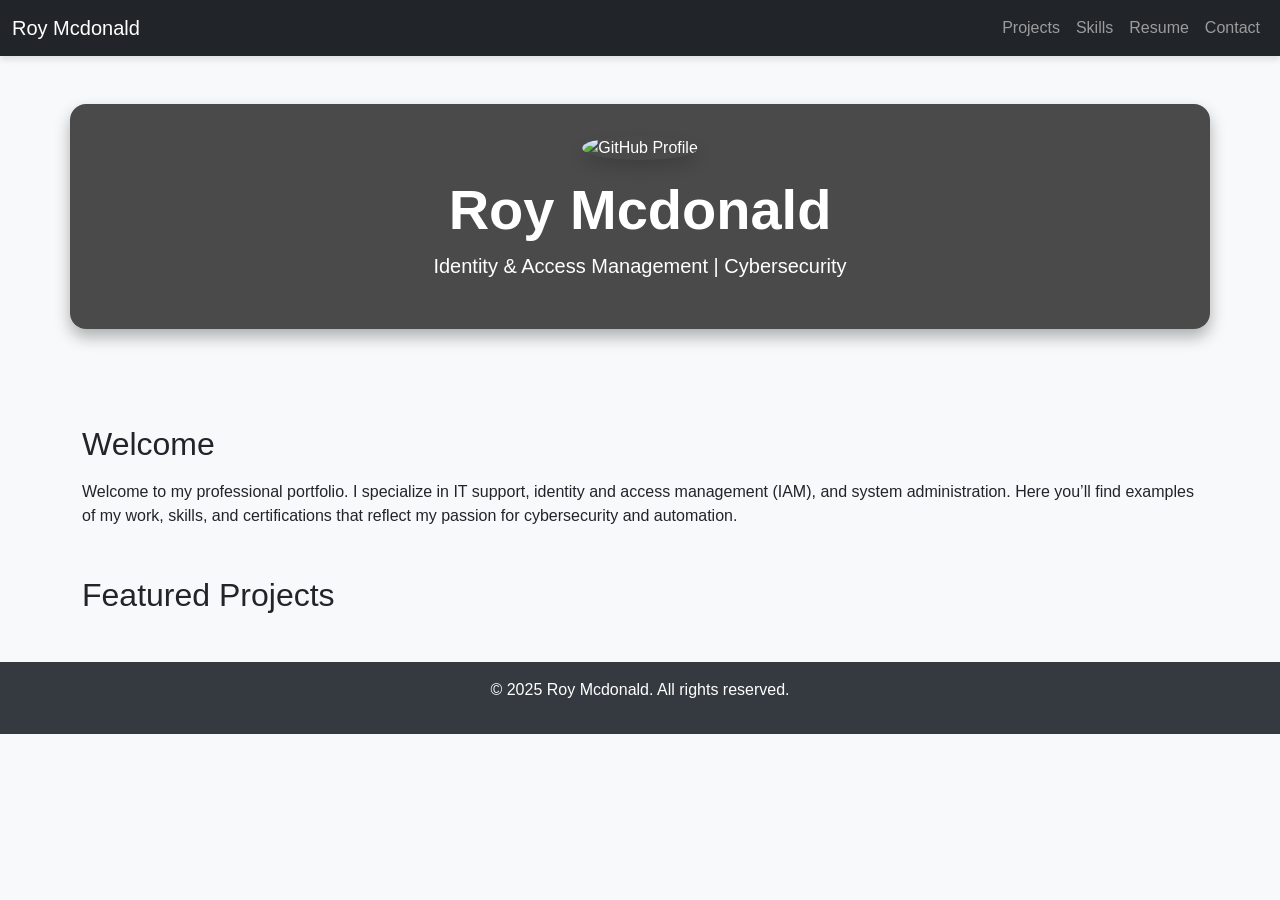
==== index.html @ 1f8dd8f4 "Update title and description for IAM and Cybersecurity" ====
<!DOCTYPE html>
<html lang="en">
<head>
  <meta charset="UTF-8">
  <meta name="viewport" content="width=device-width, initial-scale=1.0">
  <title>Roy Mcdonald – IAM & Cybersecurityn</title>
  <link href="https://cdn.jsdelivr.net/npm/bootstrap@5.3.0/dist/css/bootstrap.min.css" rel="stylesheet">
  <style>
    body {
      background-color: #f8f9fa;
      font-family: 'Segoe UI', Tahoma, Geneva, Verdana, sans-serif;
    }
    .navbar {
      box-shadow: 0 4px 6px rgba(0, 0, 0, 0.1);
    }
    header {
      background: linear-gradient(135deg, #007bff, #6610f2);
    }
    .card {
      box-shadow: 0 5px 15px rgba(0, 0, 0, 0.1);
      border: none;
    }
    footer {
      background-color: #343a40;
    }
    .card-title {
      color: #343a40;
    }
  </style>
</head>
<body>
  <nav class="navbar navbar-expand-lg navbar-dark bg-dark">
    <div class="container-fluid">
      <a class="navbar-brand" href="index.html">Roy Mcdonald</a>
      <button class="navbar-toggler" type="button" data-bs-toggle="collapse" data-bs-target="#navbarNav">
        <span class="navbar-toggler-icon"></span>
      </button>
      <div class="collapse navbar-collapse" id="navbarNav">
        <ul class="navbar-nav ms-auto">
          <li class="nav-item"><a class="nav-link" href="projects.html">Projects</a></li>
          <li class="nav-item"><a class="nav-link" href="skills.html">Skills</a></li>
          <li class="nav-item"><a class="nav-link" href="resume.html">Resume</a></li>
          <li class="nav-item"><a class="nav-link" href="contact.html">Contact</a></li>
        </ul>
      </div>
    </div>
  </nav>

  <header class="text-white text-center py-5" style="background: linear-gradient(to right, #2b5876, #4e4376); background-image: url('https://images.unsplash.com/photo-1519389950473-47ba0277781c?ixlib=rb-4.0.3&auto=format&fit=crop&w=1950&q=80'); background-size: cover; background-position: center;">
  <div class="container" style="background-color: rgba(0, 0, 0, 0.7); padding: 2rem; border-radius: 1rem; box-shadow: 0 8px 16px rgba(0,0,0,0.3);">
      <img src="https://github.com/Rmac25.png" alt="GitHub Profile" class="rounded-circle mb-3 shadow" width="150" height="150">
      <h1 class="display-4 fw-bold">Roy Mcdonald</h1>
      <p class="lead">Identity & Access Management | Cybersecurity</p>
    </div>
  </header>

  <main class="container my-5">
    <section>
      <h2 class="mb-3">Welcome</h2>
      <p>Welcome to my professional portfolio. I specialize in IT support, identity and access management (IAM), and system administration. Here you’ll find examples of my work, skills, and certifications that reflect my passion for cybersecurity and automation.</p>
    </section>

    <section class="mt-5">
      <h2 class="mb-4"><a href="projects.html" class="text-decoration-none text-dark">Featured Projects</a></h2>
      <div class="row g-4">
        <!-- Project cards go here -->
      </div>
    </section>
  </main>

  <footer class="text-white text-center py-3">
    <p>&copy; 2025 Roy Mcdonald. All rights reserved.</p>
  </footer>

  <script src="https://cdn.jsdelivr.net/npm/bootstrap@5.3.0/dist/js/bootstrap.bundle.min.js"></script>
</body>
</html>
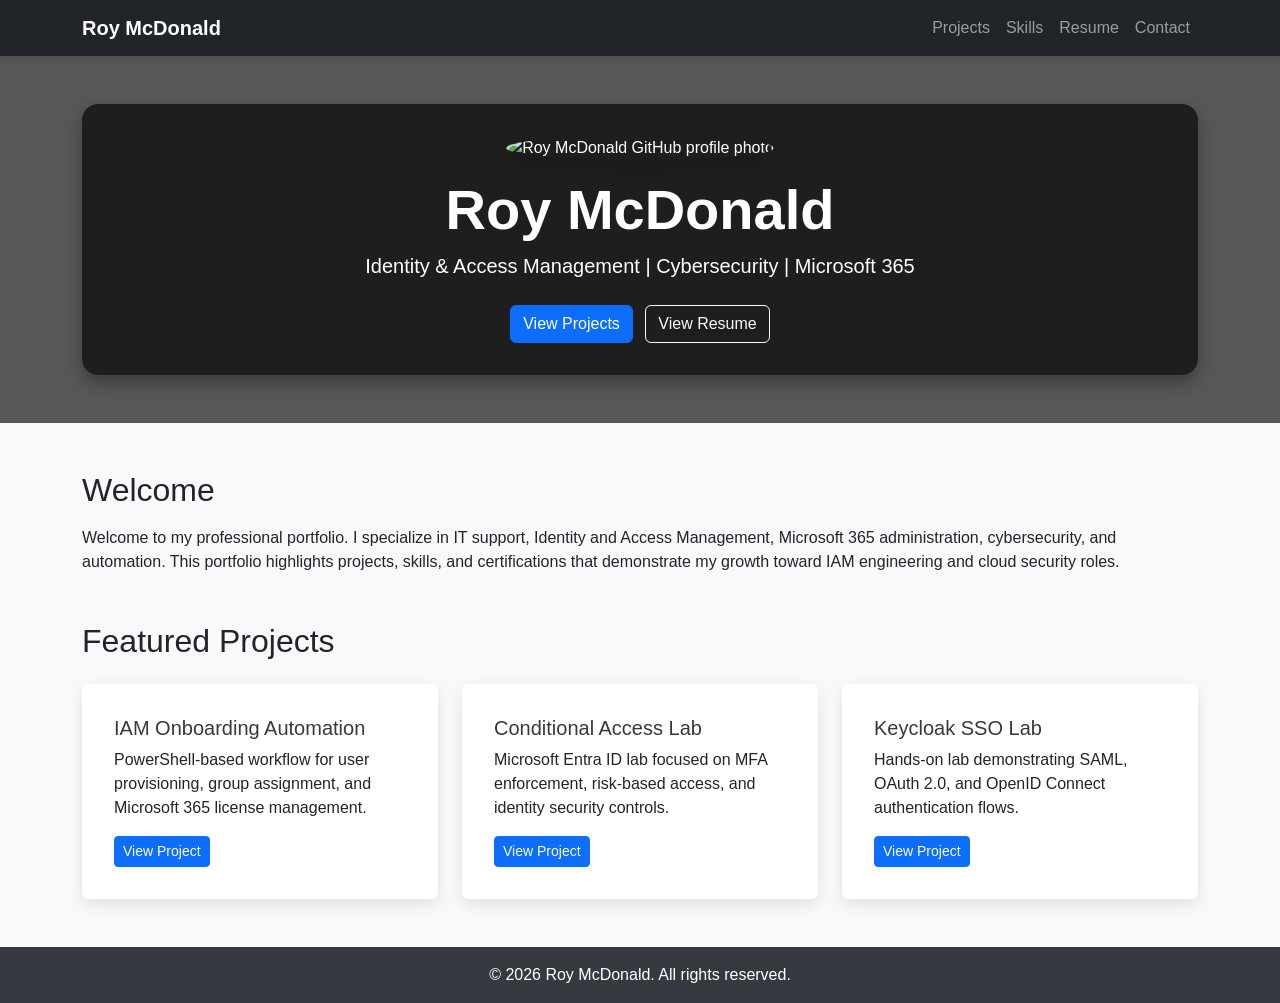
==== commit 12265fc8: "Fix spelling and enhance portfolio content Corrected the spelling of 'Mcdonald' to 'McDonald' and up" ====
--- a/index.html
+++ b/index.html
@@ -3,38 +3,61 @@
 <head>
   <meta charset="UTF-8">
   <meta name="viewport" content="width=device-width, initial-scale=1.0">
-  <title>Roy Mcdonald – IAM & Cybersecurityn</title>
+  <title>Roy McDonald – IAM & Cybersecurity</title>
+  <meta name="description" content="Professional portfolio for Roy McDonald, focused on Identity and Access Management, Microsoft 365, Azure, cybersecurity, and PowerShell automation.">
+
   <link href="https://cdn.jsdelivr.net/npm/bootstrap@5.3.0/dist/css/bootstrap.min.css" rel="stylesheet">
+
   <style>
     body {
       background-color: #f8f9fa;
       font-family: 'Segoe UI', Tahoma, Geneva, Verdana, sans-serif;
     }
+
     .navbar {
       box-shadow: 0 4px 6px rgba(0, 0, 0, 0.1);
     }
+
     header {
-      background: linear-gradient(135deg, #007bff, #6610f2);
+      background-image:
+        linear-gradient(rgba(0, 0, 0, 0.65), rgba(0, 0, 0, 0.65)),
+        url('https://images.unsplash.com/photo-1519389950473-47ba0277781c?auto=format&fit=crop&w=1950&q=80');
+      background-size: cover;
+      background-position: center;
     }
+
+    .hero-box {
+      background-color: rgba(0, 0, 0, 0.65);
+      padding: 2rem;
+      border-radius: 1rem;
+      box-shadow: 0 8px 16px rgba(0,0,0,0.3);
+    }
+
     .card {
       box-shadow: 0 5px 15px rgba(0, 0, 0, 0.1);
       border: none;
+      height: 100%;
     }
+
+    .card-title {
+      color: #343a40;
+    }
+
     footer {
       background-color: #343a40;
     }
-    .card-title {
-      color: #343a40;
-    }
   </style>
 </head>
+
 <body>
   <nav class="navbar navbar-expand-lg navbar-dark bg-dark">
-    <div class="container-fluid">
-      <a class="navbar-brand" href="index.html">Roy Mcdonald</a>
-      <button class="navbar-toggler" type="button" data-bs-toggle="collapse" data-bs-target="#navbarNav">
+    <div class="container">
+      <a class="navbar-brand fw-bold" href="index.html">Roy McDonald</a>
+
+      <button class="navbar-toggler" type="button" data-bs-toggle="collapse" data-bs-target="#navbarNav" aria-label="Toggle navigation">
         <span class="navbar-toggler-icon"></span>
       </button>
+
       <div class="collapse navbar-collapse" id="navbarNav">
         <ul class="navbar-nav ms-auto">
           <li class="nav-item"><a class="nav-link" href="projects.html">Projects</a></li>
@@ -46,30 +69,78 @@
     </div>
   </nav>
 
-  <header class="text-white text-center py-5" style="background: linear-gradient(to right, #2b5876, #4e4376); background-image: url('https://images.unsplash.com/photo-1519389950473-47ba0277781c?ixlib=rb-4.0.3&auto=format&fit=crop&w=1950&q=80'); background-size: cover; background-position: center;">
-  <div class="container" style="background-color: rgba(0, 0, 0, 0.7); padding: 2rem; border-radius: 1rem; box-shadow: 0 8px 16px rgba(0,0,0,0.3);">
-      <img src="https://github.com/Rmac25.png" alt="GitHub Profile" class="rounded-circle mb-3 shadow" width="150" height="150">
-      <h1 class="display-4 fw-bold">Roy Mcdonald</h1>
-      <p class="lead">Identity & Access Management | Cybersecurity</p>
+  <header class="text-white text-center py-5">
+    <div class="container">
+      <div class="hero-box mx-auto">
+        <img src="https://github.com/Rmac25.png" alt="Roy McDonald GitHub profile photo" class="rounded-circle mb-3 shadow" width="150" height="150">
+        <h1 class="display-4 fw-bold">Roy McDonald</h1>
+        <p class="lead">Identity & Access Management | Cybersecurity | Microsoft 365</p>
+
+        <div class="mt-4">
+          <a href="projects.html" class="btn btn-primary me-2">View Projects</a>
+          <a href="resume.html" class="btn btn-outline-light">View Resume</a>
+        </div>
+      </div>
     </div>
   </header>
 
   <main class="container my-5">
     <section>
       <h2 class="mb-3">Welcome</h2>
-      <p>Welcome to my professional portfolio. I specialize in IT support, identity and access management (IAM), and system administration. Here you’ll find examples of my work, skills, and certifications that reflect my passion for cybersecurity and automation.</p>
+      <p>
+        Welcome to my professional portfolio. I specialize in IT support, Identity and Access Management,
+        Microsoft 365 administration, cybersecurity, and automation. This portfolio highlights projects,
+        skills, and certifications that demonstrate my growth toward IAM engineering and cloud security roles.
+      </p>
     </section>
 
     <section class="mt-5">
-      <h2 class="mb-4"><a href="projects.html" class="text-decoration-none text-dark">Featured Projects</a></h2>
+      <h2 class="mb-4">
+        <a href="projects.html" class="text-decoration-none text-dark">Featured Projects</a>
+      </h2>
+
       <div class="row g-4">
-        <!-- Project cards go here -->
+        <div class="col-md-4">
+          <div class="card p-3">
+            <div class="card-body">
+              <h5 class="card-title">IAM Onboarding Automation</h5>
+              <p class="card-text">
+                PowerShell-based workflow for user provisioning, group assignment, and Microsoft 365 license management.
+              </p>
+              <a href="projects.html" class="btn btn-sm btn-primary">View Project</a>
+            </div>
+          </div>
+        </div>
+
+        <div class="col-md-4">
+          <div class="card p-3">
+            <div class="card-body">
+              <h5 class="card-title">Conditional Access Lab</h5>
+              <p class="card-text">
+                Microsoft Entra ID lab focused on MFA enforcement, risk-based access, and identity security controls.
+              </p>
+              <a href="projects.html" class="btn btn-sm btn-primary">View Project</a>
+            </div>
+          </div>
+        </div>
+
+        <div class="col-md-4">
+          <div class="card p-3">
+            <div class="card-body">
+              <h5 class="card-title">Keycloak SSO Lab</h5>
+              <p class="card-text">
+                Hands-on lab demonstrating SAML, OAuth 2.0, and OpenID Connect authentication flows.
+              </p>
+              <a href="projects.html" class="btn btn-sm btn-primary">View Project</a>
+            </div>
+          </div>
+        </div>
       </div>
     </section>
   </main>
 
   <footer class="text-white text-center py-3">
-    <p>&copy; 2025 Roy Mcdonald. All rights reserved.</p>
+    <p class="mb-0">&copy; 2026 Roy McDonald. All rights reserved.</p>
   </footer>
 
   <script src="https://cdn.jsdelivr.net/npm/bootstrap@5.3.0/dist/js/bootstrap.bundle.min.js"></script>
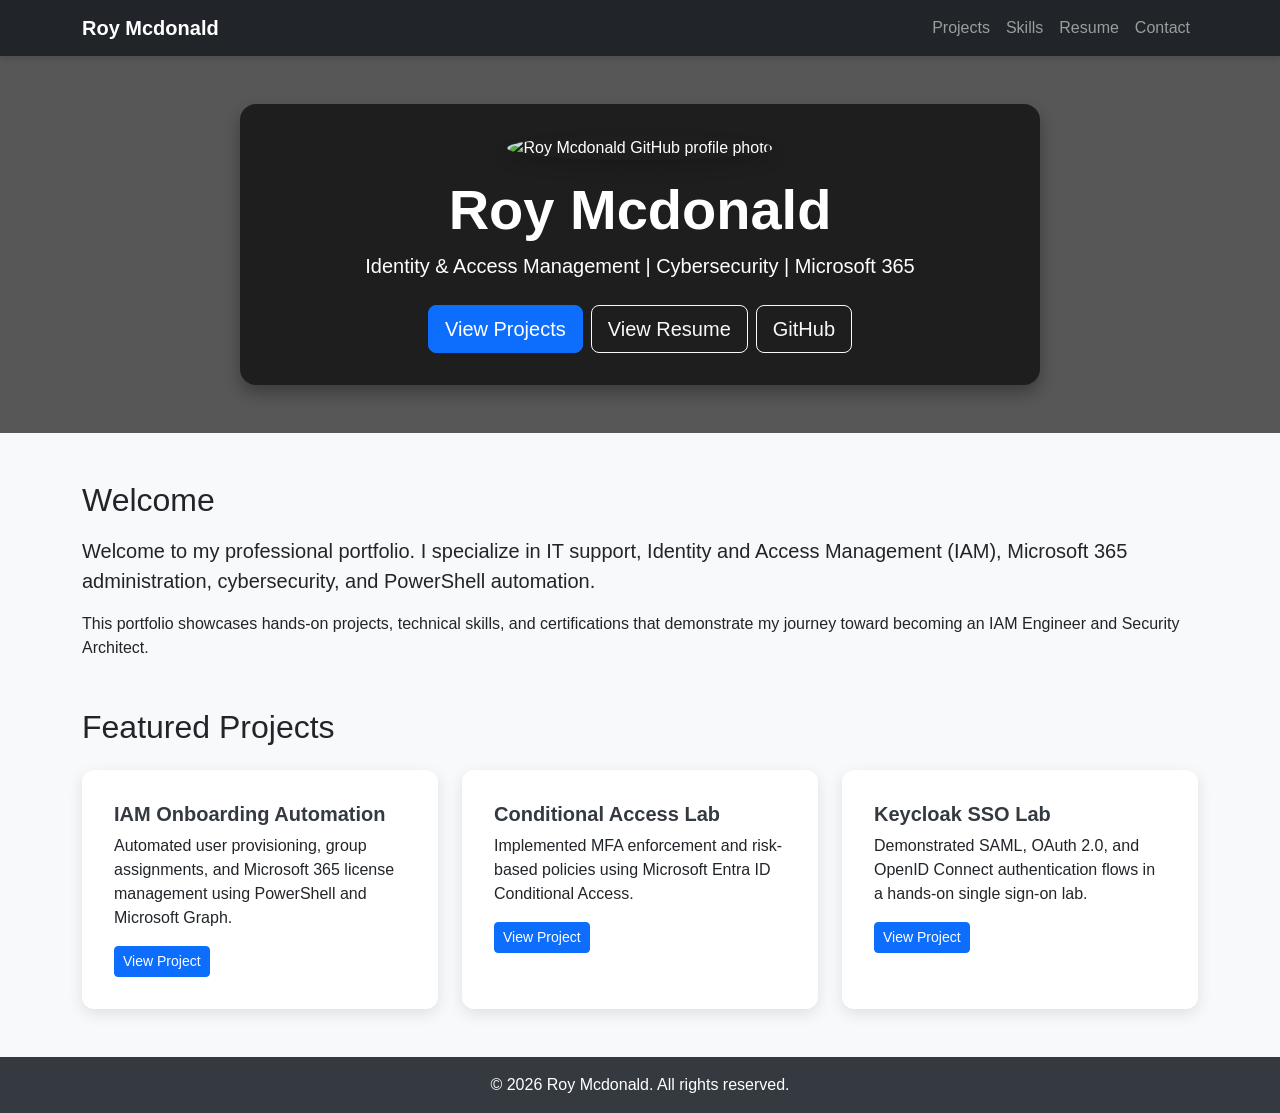
==== commit 98960100: "Refactor index.html for improved readability Updated HTML structure and content for consistency and " ====
--- a/index.html
+++ b/index.html
@@ -1,17 +1,24 @@
 <!DOCTYPE html>
 <html lang="en">
 <head>
-  <meta charset="UTF-8">
-  <meta name="viewport" content="width=device-width, initial-scale=1.0">
-  <title>Roy McDonald – IAM & Cybersecurity</title>
-  <meta name="description" content="Professional portfolio for Roy McDonald, focused on Identity and Access Management, Microsoft 365, Azure, cybersecurity, and PowerShell automation.">
-
-  <link href="https://cdn.jsdelivr.net/npm/bootstrap@5.3.0/dist/css/bootstrap.min.css" rel="stylesheet">
+  <meta charset="UTF-8" />
+  <meta name="viewport" content="width=device-width, initial-scale=1.0" />
+
+  <title>Roy Mcdonald – IAM & Cybersecurity</title>
+  <meta
+    name="description"
+    content="Professional portfolio for Roy Mcdonald, focused on Identity and Access Management, Microsoft 365, Azure, cybersecurity, and PowerShell automation."
+  />
+
+  <link
+    href="https://cdn.jsdelivr.net/npm/bootstrap@5.3.0/dist/css/bootstrap.min.css"
+    rel="stylesheet"
+  />
 
   <style>
     body {
       background-color: #f8f9fa;
-      font-family: 'Segoe UI', Tahoma, Geneva, Verdana, sans-serif;
+      font-family: "Segoe UI", Tahoma, Geneva, Verdana, sans-serif;
     }
 
     .navbar {
@@ -21,7 +28,7 @@
     header {
       background-image:
         linear-gradient(rgba(0, 0, 0, 0.65), rgba(0, 0, 0, 0.65)),
-        url('https://images.unsplash.com/photo-1519389950473-47ba0277781c?auto=format&fit=crop&w=1950&q=80');
+        url("https://images.unsplash.com/photo-1519389950473-47ba0277781c?auto=format&fit=crop&w=1950&q=80");
       background-size: cover;
       background-position: center;
     }
@@ -30,108 +37,183 @@
       background-color: rgba(0, 0, 0, 0.65);
       padding: 2rem;
       border-radius: 1rem;
-      box-shadow: 0 8px 16px rgba(0,0,0,0.3);
+      box-shadow: 0 8px 16px rgba(0, 0, 0, 0.3);
+      max-width: 800px;
+      margin: 0 auto;
     }
 
     .card {
+      border: none;
+      border-radius: 0.75rem;
       box-shadow: 0 5px 15px rgba(0, 0, 0, 0.1);
-      border: none;
       height: 100%;
+      transition: transform 0.2s ease, box-shadow 0.2s ease;
+    }
+
+    .card:hover {
+      transform: translateY(-4px);
+      box-shadow: 0 8px 20px rgba(0, 0, 0, 0.15);
     }
 
     .card-title {
       color: #343a40;
+      font-weight: 600;
     }
 
     footer {
       background-color: #343a40;
     }
+
+    .btn-primary {
+      background-color: #0d6efd;
+      border-color: #0d6efd;
+    }
   </style>
 </head>
 
 <body>
+  <!-- Navigation -->
   <nav class="navbar navbar-expand-lg navbar-dark bg-dark">
     <div class="container">
-      <a class="navbar-brand fw-bold" href="index.html">Roy McDonald</a>
-
-      <button class="navbar-toggler" type="button" data-bs-toggle="collapse" data-bs-target="#navbarNav" aria-label="Toggle navigation">
+      <a class="navbar-brand fw-bold" href="index.html">Roy Mcdonald</a>
+
+      <button
+        class="navbar-toggler"
+        type="button"
+        data-bs-toggle="collapse"
+        data-bs-target="#navbarNav"
+        aria-controls="navbarNav"
+        aria-expanded="false"
+        aria-label="Toggle navigation"
+      >
         <span class="navbar-toggler-icon"></span>
       </button>
 
       <div class="collapse navbar-collapse" id="navbarNav">
         <ul class="navbar-nav ms-auto">
-          <li class="nav-item"><a class="nav-link" href="projects.html">Projects</a></li>
-          <li class="nav-item"><a class="nav-link" href="skills.html">Skills</a></li>
-          <li class="nav-item"><a class="nav-link" href="resume.html">Resume</a></li>
-          <li class="nav-item"><a class="nav-link" href="contact.html">Contact</a></li>
+          <li class="nav-item">
+            <a class="nav-link" href="projects.html">Projects</a>
+          </li>
+          <li class="nav-item">
+            <a class="nav-link" href="skills.html">Skills</a>
+          </li>
+          <li class="nav-item">
+            <a class="nav-link" href="resume.html">Resume</a>
+          </li>
+          <li class="nav-item">
+            <a class="nav-link" href="contact.html">Contact</a>
+          </li>
         </ul>
       </div>
     </div>
   </nav>
 
+  <!-- Hero Section -->
   <header class="text-white text-center py-5">
     <div class="container">
-      <div class="hero-box mx-auto">
-        <img src="https://github.com/Rmac25.png" alt="Roy McDonald GitHub profile photo" class="rounded-circle mb-3 shadow" width="150" height="150">
-        <h1 class="display-4 fw-bold">Roy McDonald</h1>
-        <p class="lead">Identity & Access Management | Cybersecurity | Microsoft 365</p>
-
-        <div class="mt-4">
-          <a href="projects.html" class="btn btn-primary me-2">View Projects</a>
-          <a href="resume.html" class="btn btn-outline-light">View Resume</a>
+      <div class="hero-box">
+        <img
+          src="https://github.com/Rmac25.png"
+          alt="Roy Mcdonald GitHub profile photo"
+          class="rounded-circle mb-3 shadow"
+          width="150"
+          height="150"
+        />
+
+        <h1 class="display-4 fw-bold">Roy Mcdonald</h1>
+        <p class="lead mb-4">
+          Identity &amp; Access Management | Cybersecurity | Microsoft 365
+        </p>
+
+        <div class="d-flex flex-wrap justify-content-center gap-2">
+          <a href="projects.html" class="btn btn-primary btn-lg">
+            View Projects
+          </a>
+          <a href="resume.html" class="btn btn-outline-light btn-lg">
+            View Resume
+          </a>
+          <a
+            href="https://github.com/Rmac25"
+            target="_blank"
+            class="btn btn-outline-light btn-lg"
+          >
+            GitHub
+          </a>
         </div>
       </div>
     </div>
   </header>
 
+  <!-- Main Content -->
   <main class="container my-5">
+    <!-- Welcome Section -->
     <section>
       <h2 class="mb-3">Welcome</h2>
+      <p class="lead">
+        Welcome to my professional portfolio. I specialize in IT support,
+        Identity and Access Management (IAM), Microsoft 365 administration,
+        cybersecurity, and PowerShell automation.
+      </p>
       <p>
-        Welcome to my professional portfolio. I specialize in IT support, Identity and Access Management,
-        Microsoft 365 administration, cybersecurity, and automation. This portfolio highlights projects,
-        skills, and certifications that demonstrate my growth toward IAM engineering and cloud security roles.
+        This portfolio showcases hands-on projects, technical skills, and
+        certifications that demonstrate my journey toward becoming an IAM
+        Engineer and Security Architect.
       </p>
     </section>
 
+    <!-- Featured Projects -->
     <section class="mt-5">
       <h2 class="mb-4">
-        <a href="projects.html" class="text-decoration-none text-dark">Featured Projects</a>
+        <a href="projects.html" class="text-decoration-none text-dark">
+          Featured Projects
+        </a>
       </h2>
 
       <div class="row g-4">
+        <!-- Project 1 -->
         <div class="col-md-4">
           <div class="card p-3">
             <div class="card-body">
               <h5 class="card-title">IAM Onboarding Automation</h5>
               <p class="card-text">
-                PowerShell-based workflow for user provisioning, group assignment, and Microsoft 365 license management.
+                Automated user provisioning, group assignments, and Microsoft
+                365 license management using PowerShell and Microsoft Graph.
               </p>
-              <a href="projects.html" class="btn btn-sm btn-primary">View Project</a>
+              <a href="projects.html" class="btn btn-sm btn-primary">
+                View Project
+              </a>
             </div>
           </div>
         </div>
 
+        <!-- Project 2 -->
         <div class="col-md-4">
           <div class="card p-3">
             <div class="card-body">
               <h5 class="card-title">Conditional Access Lab</h5>
               <p class="card-text">
-                Microsoft Entra ID lab focused on MFA enforcement, risk-based access, and identity security controls.
+                Implemented MFA enforcement and risk-based policies using
+                Microsoft Entra ID Conditional Access.
               </p>
-              <a href="projects.html" class="btn btn-sm btn-primary">View Project</a>
+              <a href="projects.html" class="btn btn-sm btn-primary">
+                View Project
+              </a>
             </div>
           </div>
         </div>
 
+        <!-- Project 3 -->
         <div class="col-md-4">
           <div class="card p-3">
             <div class="card-body">
               <h5 class="card-title">Keycloak SSO Lab</h5>
               <p class="card-text">
-                Hands-on lab demonstrating SAML, OAuth 2.0, and OpenID Connect authentication flows.
+                Demonstrated SAML, OAuth 2.0, and OpenID Connect authentication
+                flows in a hands-on single sign-on lab.
               </p>
-              <a href="projects.html" class="btn btn-sm btn-primary">View Project</a>
+              <a href="projects.html" class="btn btn-sm btn-primary">
+                View Project
+              </a>
             </div>
           </div>
         </div>
@@ -139,10 +221,12 @@
     </section>
   </main>
 
+  <!-- Footer -->
   <footer class="text-white text-center py-3">
-    <p class="mb-0">&copy; 2026 Roy McDonald. All rights reserved.</p>
+    <p class="mb-0">&copy; 2026 Roy Mcdonald. All rights reserved.</p>
   </footer>
 
+  <!-- Bootstrap JavaScript -->
   <script src="https://cdn.jsdelivr.net/npm/bootstrap@5.3.0/dist/js/bootstrap.bundle.min.js"></script>
 </body>
 </html>
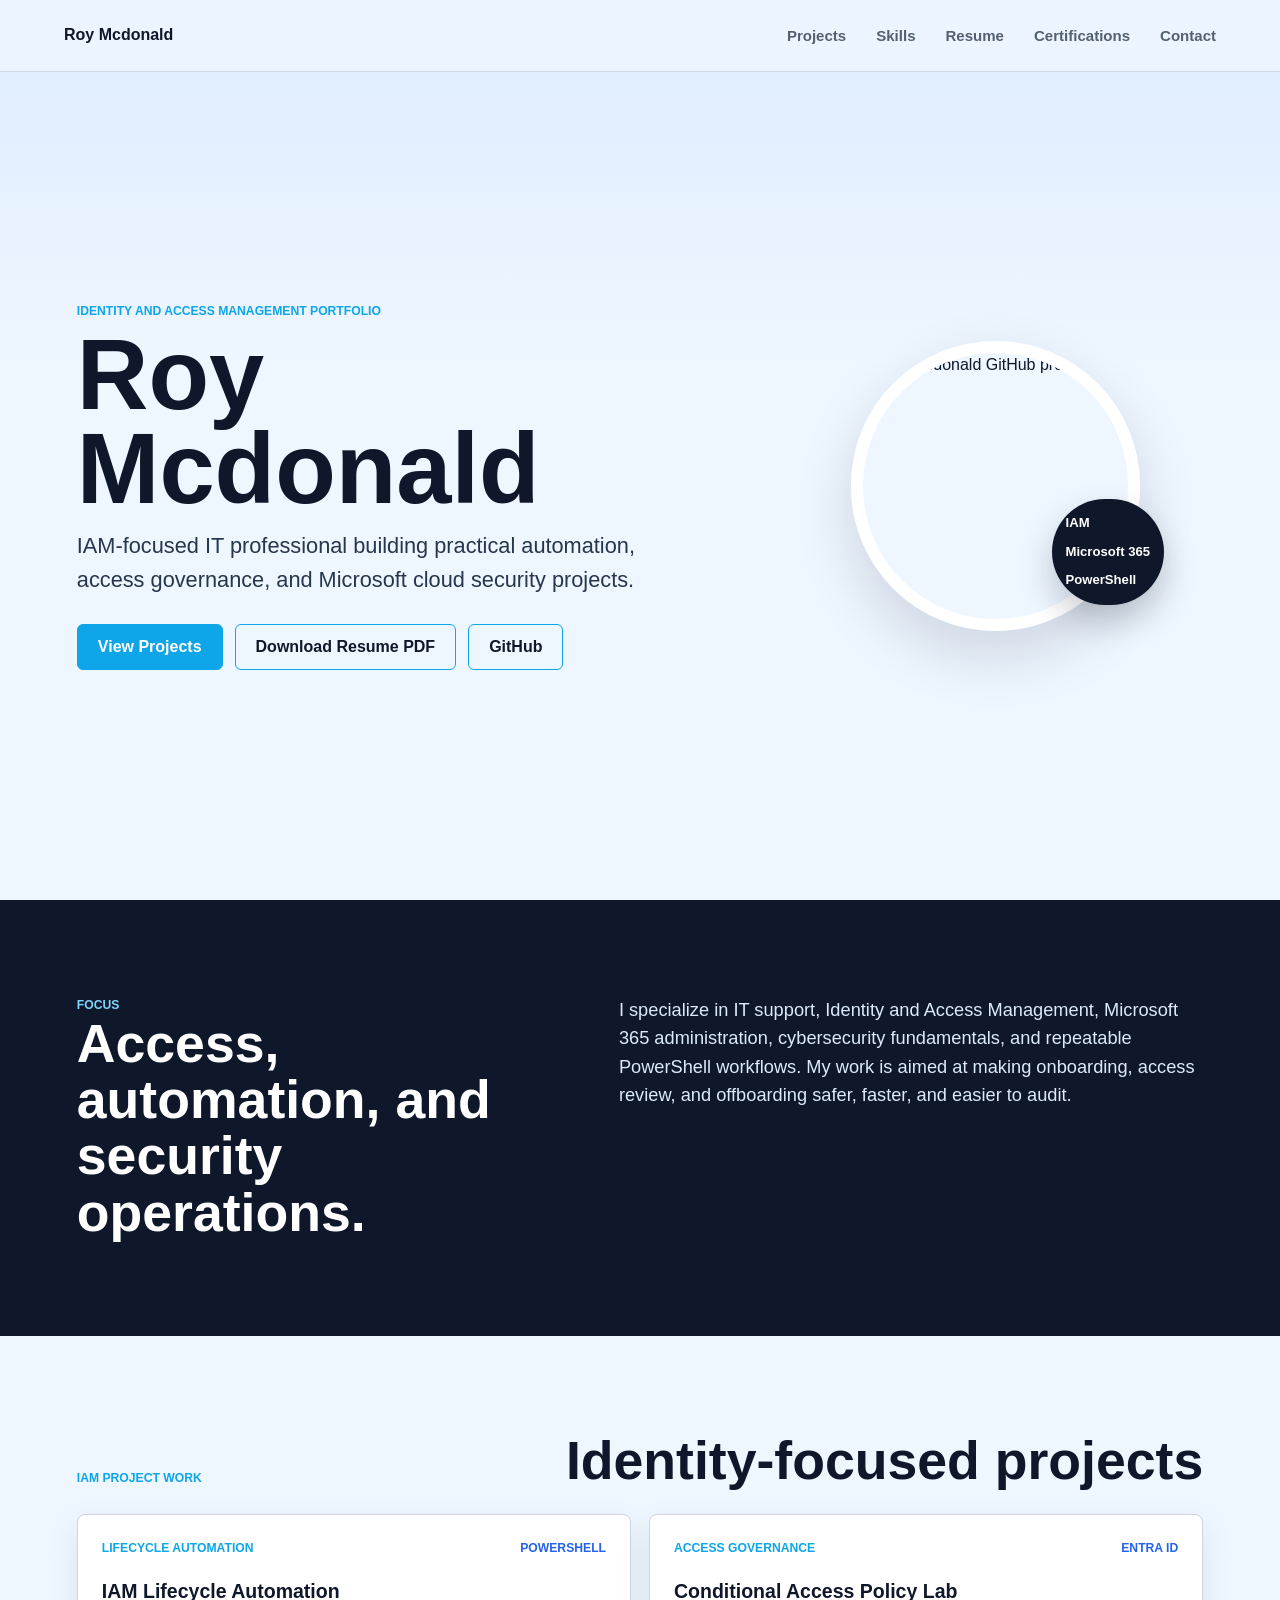
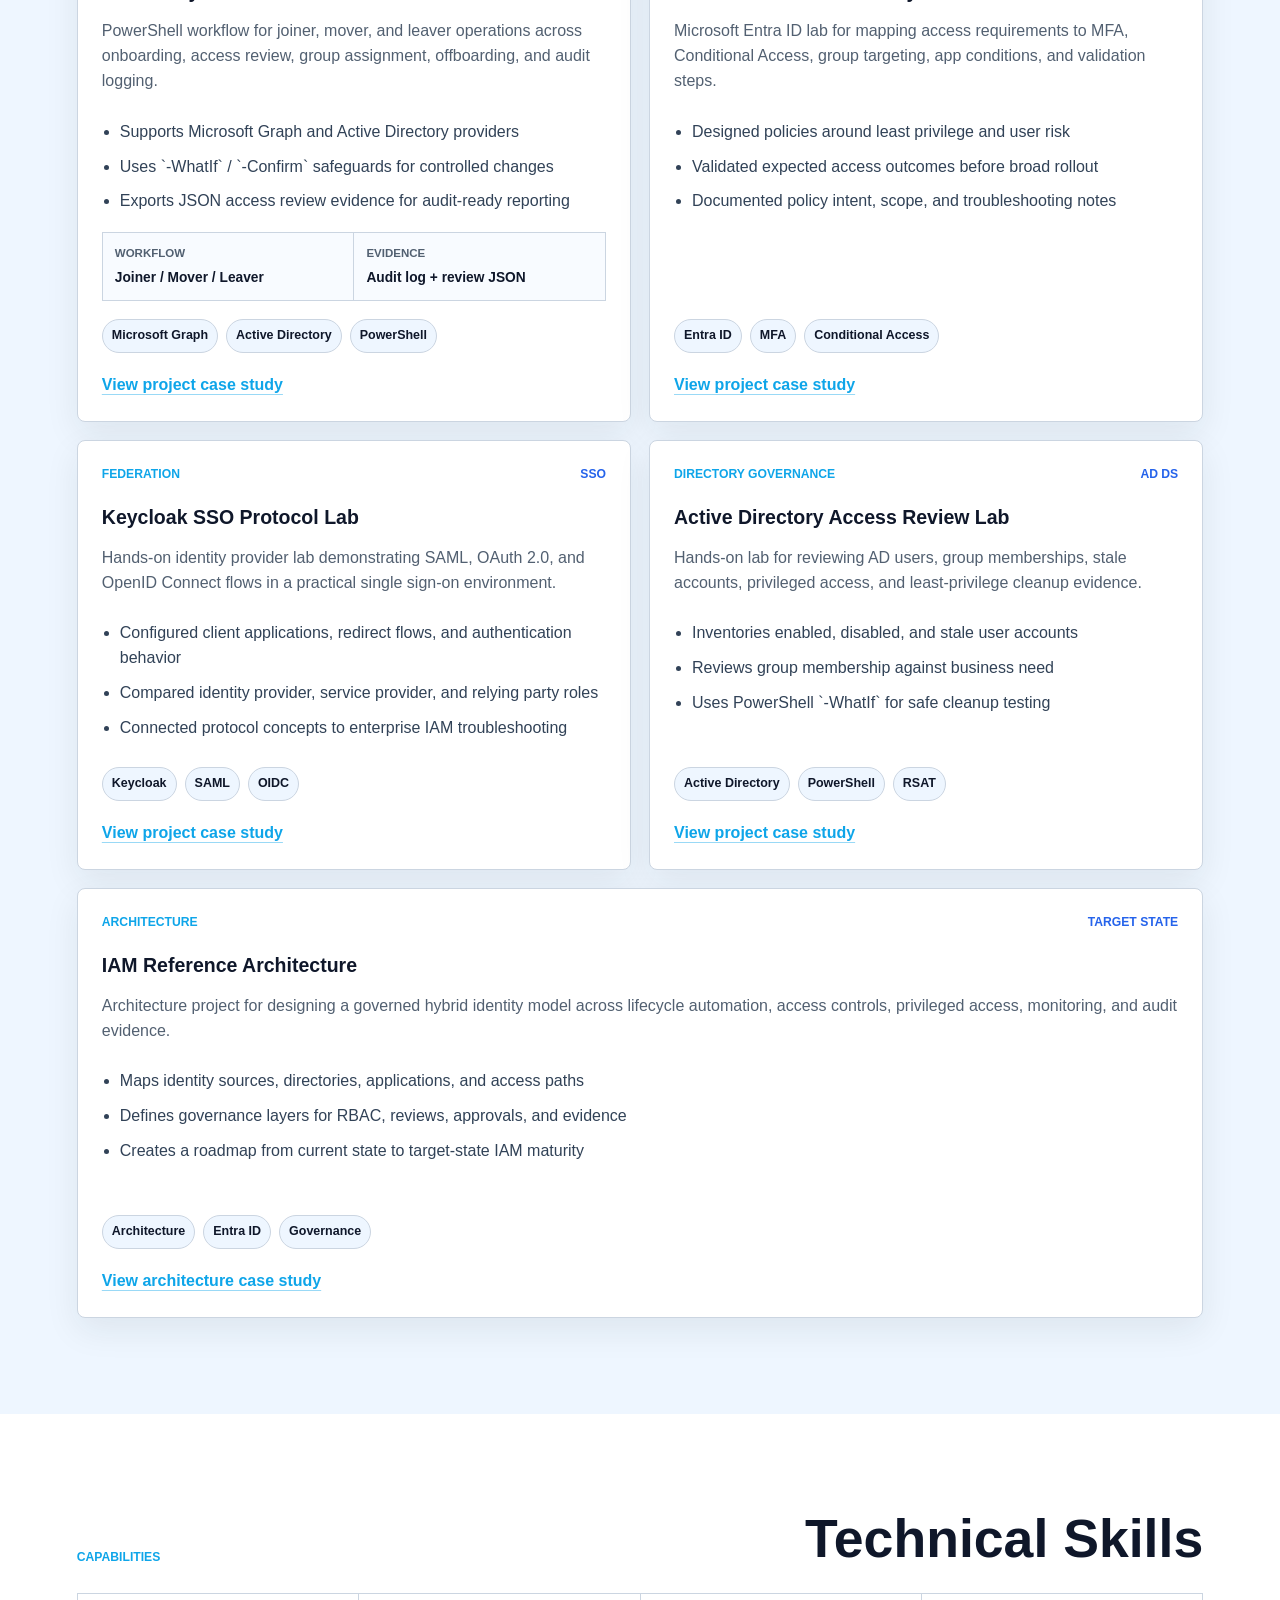
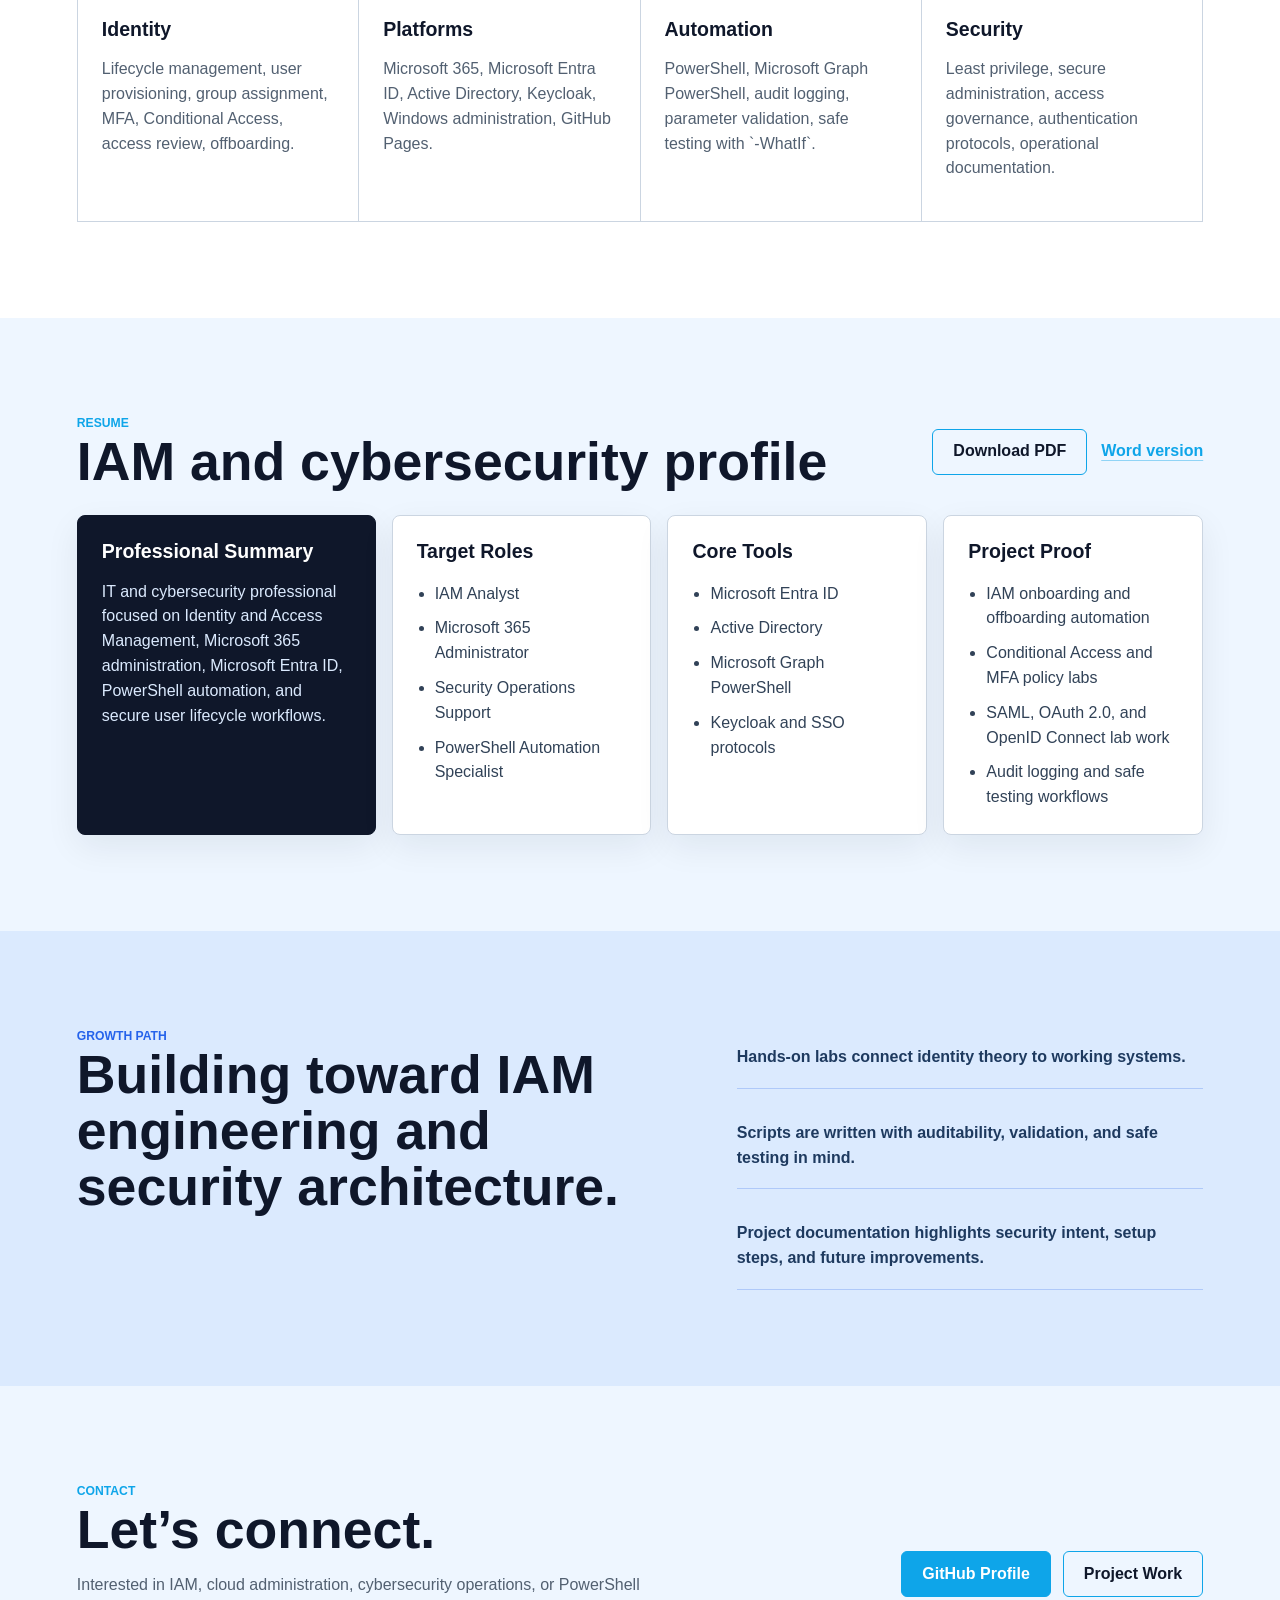
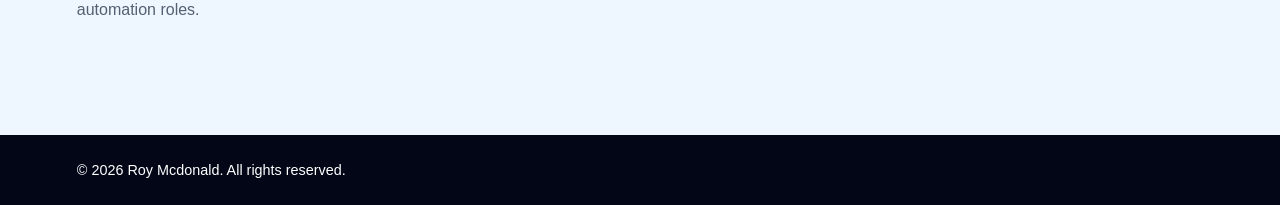
==== commit 7a39ca20: "Update IAM portfolio site" ====
--- a/index.html
+++ b/index.html
@@ -1,232 +1,276 @@
-<!DOCTYPE html>
+<!doctype html>
 <html lang="en">
 <head>
-  <meta charset="UTF-8" />
-  <meta name="viewport" content="width=device-width, initial-scale=1.0" />
-
-  <title>Roy Mcdonald – IAM & Cybersecurity</title>
-  <meta
-    name="description"
-    content="Professional portfolio for Roy Mcdonald, focused on Identity and Access Management, Microsoft 365, Azure, cybersecurity, and PowerShell automation."
-  />
-
-  <link
-    href="https://cdn.jsdelivr.net/npm/bootstrap@5.3.0/dist/css/bootstrap.min.css"
-    rel="stylesheet"
-  />
-
-  <style>
-    body {
-      background-color: #f8f9fa;
-      font-family: "Segoe UI", Tahoma, Geneva, Verdana, sans-serif;
-    }
-
-    .navbar {
-      box-shadow: 0 4px 6px rgba(0, 0, 0, 0.1);
-    }
-
-    header {
-      background-image:
-        linear-gradient(rgba(0, 0, 0, 0.65), rgba(0, 0, 0, 0.65)),
-        url("https://images.unsplash.com/photo-1519389950473-47ba0277781c?auto=format&fit=crop&w=1950&q=80");
-      background-size: cover;
-      background-position: center;
-    }
-
-    .hero-box {
-      background-color: rgba(0, 0, 0, 0.65);
-      padding: 2rem;
-      border-radius: 1rem;
-      box-shadow: 0 8px 16px rgba(0, 0, 0, 0.3);
-      max-width: 800px;
-      margin: 0 auto;
-    }
-
-    .card {
-      border: none;
-      border-radius: 0.75rem;
-      box-shadow: 0 5px 15px rgba(0, 0, 0, 0.1);
-      height: 100%;
-      transition: transform 0.2s ease, box-shadow 0.2s ease;
-    }
-
-    .card:hover {
-      transform: translateY(-4px);
-      box-shadow: 0 8px 20px rgba(0, 0, 0, 0.15);
-    }
-
-    .card-title {
-      color: #343a40;
-      font-weight: 600;
-    }
-
-    footer {
-      background-color: #343a40;
-    }
-
-    .btn-primary {
-      background-color: #0d6efd;
-      border-color: #0d6efd;
-    }
-  </style>
+  <meta charset="utf-8">
+  <meta name="viewport" content="width=device-width, initial-scale=1">
+  <meta name="description" content="Roy Mcdonald portfolio focused on Identity and Access Management, Microsoft 365 administration, cybersecurity, and PowerShell automation.">
+  <title>Roy Mcdonald | IAM & Cybersecurity</title>
+  <link rel="preconnect" href="https://github.com">
+  <link rel="stylesheet" href="styles.css">
 </head>
-
 <body>
-  <!-- Navigation -->
-  <nav class="navbar navbar-expand-lg navbar-dark bg-dark">
-    <div class="container">
-      <a class="navbar-brand fw-bold" href="index.html">Roy Mcdonald</a>
-
-      <button
-        class="navbar-toggler"
-        type="button"
-        data-bs-toggle="collapse"
-        data-bs-target="#navbarNav"
-        aria-controls="navbarNav"
-        aria-expanded="false"
-        aria-label="Toggle navigation"
-      >
-        <span class="navbar-toggler-icon"></span>
-      </button>
-
-      <div class="collapse navbar-collapse" id="navbarNav">
-        <ul class="navbar-nav ms-auto">
-          <li class="nav-item">
-            <a class="nav-link" href="projects.html">Projects</a>
-          </li>
-          <li class="nav-item">
-            <a class="nav-link" href="skills.html">Skills</a>
-          </li>
-          <li class="nav-item">
-            <a class="nav-link" href="resume.html">Resume</a>
-          </li>
-          <li class="nav-item">
-            <a class="nav-link" href="contact.html">Contact</a>
-          </li>
-        </ul>
-      </div>
-    </div>
-  </nav>
-
-  <!-- Hero Section -->
-  <header class="text-white text-center py-5">
-    <div class="container">
-      <div class="hero-box">
-        <img
-          src="https://github.com/Rmac25.png"
-          alt="Roy Mcdonald GitHub profile photo"
-          class="rounded-circle mb-3 shadow"
-          width="150"
-          height="150"
-        />
-
-        <h1 class="display-4 fw-bold">Roy Mcdonald</h1>
-        <p class="lead mb-4">
-          Identity &amp; Access Management | Cybersecurity | Microsoft 365
-        </p>
-
-        <div class="d-flex flex-wrap justify-content-center gap-2">
-          <a href="projects.html" class="btn btn-primary btn-lg">
-            View Projects
-          </a>
-          <a href="resume.html" class="btn btn-outline-light btn-lg">
-            View Resume
-          </a>
-          <a
-            href="https://github.com/Rmac25"
-            target="_blank"
-            class="btn btn-outline-light btn-lg"
-          >
-            GitHub
-          </a>
-        </div>
-      </div>
-    </div>
+  <header class="site-header">
+    <a class="brand" href="#top" aria-label="Roy Mcdonald home">Roy Mcdonald</a>
+    <nav class="nav" aria-label="Primary navigation">
+      <a href="#projects">Projects</a>
+      <a href="#skills">Skills</a>
+      <a href="#resume">Resume</a>
+      <a href="#certifications">Certifications</a>
+      <a href="#contact">Contact</a>
+    </nav>
   </header>
 
-  <!-- Main Content -->
-  <main class="container my-5">
-    <!-- Welcome Section -->
-    <section>
-      <h2 class="mb-3">Welcome</h2>
-      <p class="lead">
-        Welcome to my professional portfolio. I specialize in IT support,
-        Identity and Access Management (IAM), Microsoft 365 administration,
-        cybersecurity, and PowerShell automation.
-      </p>
-      <p>
-        This portfolio showcases hands-on projects, technical skills, and
-        certifications that demonstrate my journey toward becoming an IAM
-        Engineer and Security Architect.
-      </p>
-    </section>
-
-    <!-- Featured Projects -->
-    <section class="mt-5">
-      <h2 class="mb-4">
-        <a href="projects.html" class="text-decoration-none text-dark">
-          Featured Projects
-        </a>
-      </h2>
-
-      <div class="row g-4">
-        <!-- Project 1 -->
-        <div class="col-md-4">
-          <div class="card p-3">
-            <div class="card-body">
-              <h5 class="card-title">IAM Onboarding Automation</h5>
-              <p class="card-text">
-                Automated user provisioning, group assignments, and Microsoft
-                365 license management using PowerShell and Microsoft Graph.
-              </p>
-              <a href="projects.html" class="btn btn-sm btn-primary">
-                View Project
-              </a>
+  <main id="top">
+    <section class="hero" aria-labelledby="hero-title">
+      <div class="hero-copy">
+        <p class="eyebrow">Identity and Access Management portfolio</p>
+        <h1 id="hero-title">Roy Mcdonald</h1>
+        <p class="lead">IAM-focused IT professional building practical automation, access governance, and Microsoft cloud security projects.</p>
+        <div class="hero-actions" aria-label="Portfolio actions">
+          <a class="button primary" href="#projects">View Projects</a>
+          <a class="button secondary" href="assets/Roy_Mcdonald_IAM_Engineer_Resume.pdf" download>Download Resume PDF</a>
+          <a class="button secondary" href="https://github.com/rmac25" target="_blank" rel="noreferrer">GitHub</a>
+        </div>
+      </div>
+      <div class="hero-media" aria-label="Roy Mcdonald profile">
+        <img src="https://github.com/rmac25.png" alt="Roy Mcdonald GitHub profile photo">
+        <div class="status-strip">
+          <span>IAM</span>
+          <span>Microsoft 365</span>
+          <span>PowerShell</span>
+        </div>
+      </div>
+    </section>
+
+    <section class="intro" aria-labelledby="intro-title">
+      <div>
+        <p class="section-kicker">Focus</p>
+        <h2 id="intro-title">Access, automation, and security operations.</h2>
+      </div>
+      <p>I specialize in IT support, Identity and Access Management, Microsoft 365 administration, cybersecurity fundamentals, and repeatable PowerShell workflows. My work is aimed at making onboarding, access review, and offboarding safer, faster, and easier to audit.</p>
+    </section>
+
+    <section class="section" id="projects" aria-labelledby="projects-title">
+      <div class="section-heading">
+        <p class="section-kicker">IAM project work</p>
+        <h2 id="projects-title">Identity-focused projects</h2>
+      </div>
+
+      <div class="project-grid">
+        <article class="project-card">
+          <div class="project-topline">
+            <span class="project-type">Lifecycle automation</span>
+            <span class="project-state">PowerShell</span>
+          </div>
+          <h3>IAM Lifecycle Automation</h3>
+          <p>PowerShell workflow for joiner, mover, and leaver operations across onboarding, access review, group assignment, offboarding, and audit logging.</p>
+          <ul class="project-points">
+            <li>Supports Microsoft Graph and Active Directory providers</li>
+            <li>Uses `-WhatIf` / `-Confirm` safeguards for controlled changes</li>
+            <li>Exports JSON access review evidence for audit-ready reporting</li>
+          </ul>
+          <dl class="project-metrics">
+            <div>
+              <dt>Workflow</dt>
+              <dd>Joiner / Mover / Leaver</dd>
             </div>
-          </div>
-        </div>
-
-        <!-- Project 2 -->
-        <div class="col-md-4">
-          <div class="card p-3">
-            <div class="card-body">
-              <h5 class="card-title">Conditional Access Lab</h5>
-              <p class="card-text">
-                Implemented MFA enforcement and risk-based policies using
-                Microsoft Entra ID Conditional Access.
-              </p>
-              <a href="projects.html" class="btn btn-sm btn-primary">
-                View Project
-              </a>
+            <div>
+              <dt>Evidence</dt>
+              <dd>Audit log + review JSON</dd>
             </div>
-          </div>
-        </div>
-
-        <!-- Project 3 -->
-        <div class="col-md-4">
-          <div class="card p-3">
-            <div class="card-body">
-              <h5 class="card-title">Keycloak SSO Lab</h5>
-              <p class="card-text">
-                Demonstrated SAML, OAuth 2.0, and OpenID Connect authentication
-                flows in a hands-on single sign-on lab.
-              </p>
-              <a href="projects.html" class="btn btn-sm btn-primary">
-                View Project
-              </a>
-            </div>
-          </div>
-        </div>
+          </dl>
+          <div class="project-tags" aria-label="Tools used">
+            <span>Microsoft Graph</span>
+            <span>Active Directory</span>
+            <span>PowerShell</span>
+          </div>
+          <a class="text-link" href="iam-lifecycle-automation.html">View project case study</a>
+        </article>
+
+        <article class="project-card">
+          <div class="project-topline">
+            <span class="project-type">Access governance</span>
+            <span class="project-state">Entra ID</span>
+          </div>
+          <h3>Conditional Access Policy Lab</h3>
+          <p>Microsoft Entra ID lab for mapping access requirements to MFA, Conditional Access, group targeting, app conditions, and validation steps.</p>
+          <ul class="project-points">
+            <li>Designed policies around least privilege and user risk</li>
+            <li>Validated expected access outcomes before broad rollout</li>
+            <li>Documented policy intent, scope, and troubleshooting notes</li>
+          </ul>
+          <div class="project-tags" aria-label="Tools used">
+            <span>Entra ID</span>
+            <span>MFA</span>
+            <span>Conditional Access</span>
+          </div>
+          <a class="text-link" href="conditional-access-policy-lab.html">View project case study</a>
+        </article>
+
+        <article class="project-card">
+          <div class="project-topline">
+            <span class="project-type">Federation</span>
+            <span class="project-state">SSO</span>
+          </div>
+          <h3>Keycloak SSO Protocol Lab</h3>
+          <p>Hands-on identity provider lab demonstrating SAML, OAuth 2.0, and OpenID Connect flows in a practical single sign-on environment.</p>
+          <ul class="project-points">
+            <li>Configured client applications, redirect flows, and authentication behavior</li>
+            <li>Compared identity provider, service provider, and relying party roles</li>
+            <li>Connected protocol concepts to enterprise IAM troubleshooting</li>
+          </ul>
+          <div class="project-tags" aria-label="Tools used">
+            <span>Keycloak</span>
+            <span>SAML</span>
+            <span>OIDC</span>
+          </div>
+          <a class="text-link" href="keycloak-sso-protocol-lab.html">View project case study</a>
+        </article>
+
+        <article class="project-card">
+          <div class="project-topline">
+            <span class="project-type">Directory governance</span>
+            <span class="project-state">AD DS</span>
+          </div>
+          <h3>Active Directory Access Review Lab</h3>
+          <p>Hands-on lab for reviewing AD users, group memberships, stale accounts, privileged access, and least-privilege cleanup evidence.</p>
+          <ul class="project-points">
+            <li>Inventories enabled, disabled, and stale user accounts</li>
+            <li>Reviews group membership against business need</li>
+            <li>Uses PowerShell `-WhatIf` for safe cleanup testing</li>
+          </ul>
+          <div class="project-tags" aria-label="Tools used">
+            <span>Active Directory</span>
+            <span>PowerShell</span>
+            <span>RSAT</span>
+          </div>
+          <a class="text-link" href="active-directory-access-review-lab.html">View project case study</a>
+        </article>
+
+        <article class="project-card featured-project">
+          <div class="project-topline">
+            <span class="project-type">Architecture</span>
+            <span class="project-state">Target state</span>
+          </div>
+          <h3>IAM Reference Architecture</h3>
+          <p>Architecture project for designing a governed hybrid identity model across lifecycle automation, access controls, privileged access, monitoring, and audit evidence.</p>
+          <ul class="project-points">
+            <li>Maps identity sources, directories, applications, and access paths</li>
+            <li>Defines governance layers for RBAC, reviews, approvals, and evidence</li>
+            <li>Creates a roadmap from current state to target-state IAM maturity</li>
+          </ul>
+          <div class="project-tags" aria-label="Tools used">
+            <span>Architecture</span>
+            <span>Entra ID</span>
+            <span>Governance</span>
+          </div>
+          <a class="text-link" href="iam-reference-architecture.html">View architecture case study</a>
+        </article>
+      </div>
+    </section>
+
+    <section class="section split-section" id="skills" aria-labelledby="skills-title">
+      <div class="section-heading">
+        <p class="section-kicker">Capabilities</p>
+        <h2 id="skills-title">Technical Skills</h2>
+      </div>
+      <div class="skill-columns">
+        <div>
+          <h3>Identity</h3>
+          <p>Lifecycle management, user provisioning, group assignment, MFA, Conditional Access, access review, offboarding.</p>
+        </div>
+        <div>
+          <h3>Platforms</h3>
+          <p>Microsoft 365, Microsoft Entra ID, Active Directory, Keycloak, Windows administration, GitHub Pages.</p>
+        </div>
+        <div>
+          <h3>Automation</h3>
+          <p>PowerShell, Microsoft Graph PowerShell, audit logging, parameter validation, safe testing with `-WhatIf`.</p>
+        </div>
+        <div>
+          <h3>Security</h3>
+          <p>Least privilege, secure administration, access governance, authentication protocols, operational documentation.</p>
+        </div>
+      </div>
+    </section>
+
+    <section class="section resume-section" id="resume" aria-labelledby="resume-title">
+      <div class="section-heading">
+        <div>
+          <p class="section-kicker">Resume</p>
+          <h2 id="resume-title">IAM and cybersecurity profile</h2>
+        </div>
+        <div class="resume-downloads">
+          <a class="button secondary" href="assets/Roy_Mcdonald_IAM_Engineer_Resume.pdf" download>Download PDF</a>
+          <a class="text-link" href="assets/Roy_Mcdonald_IAM_Engineer_Resume.docx" download>Word version</a>
+        </div>
+      </div>
+
+      <div class="resume-grid">
+        <article class="resume-panel resume-summary">
+          <h3>Professional Summary</h3>
+          <p>IT and cybersecurity professional focused on Identity and Access Management, Microsoft 365 administration, Microsoft Entra ID, PowerShell automation, and secure user lifecycle workflows.</p>
+        </article>
+
+        <article class="resume-panel">
+          <h3>Target Roles</h3>
+          <ul class="resume-list">
+            <li>IAM Analyst</li>
+            <li>Microsoft 365 Administrator</li>
+            <li>Security Operations Support</li>
+            <li>PowerShell Automation Specialist</li>
+          </ul>
+        </article>
+
+        <article class="resume-panel">
+          <h3>Core Tools</h3>
+          <ul class="resume-list">
+            <li>Microsoft Entra ID</li>
+            <li>Active Directory</li>
+            <li>Microsoft Graph PowerShell</li>
+            <li>Keycloak and SSO protocols</li>
+          </ul>
+        </article>
+
+        <article class="resume-panel">
+          <h3>Project Proof</h3>
+          <ul class="resume-list">
+            <li>IAM onboarding and offboarding automation</li>
+            <li>Conditional Access and MFA policy labs</li>
+            <li>SAML, OAuth 2.0, and OpenID Connect lab work</li>
+            <li>Audit logging and safe testing workflows</li>
+          </ul>
+        </article>
+      </div>
+    </section>
+
+    <section class="section proof-band" id="certifications" aria-labelledby="certifications-title">
+      <div>
+        <p class="section-kicker">Growth path</p>
+        <h2 id="certifications-title">Building toward IAM engineering and security architecture.</h2>
+      </div>
+      <div class="proof-list">
+        <p>Hands-on labs connect identity theory to working systems.</p>
+        <p>Scripts are written with auditability, validation, and safe testing in mind.</p>
+        <p>Project documentation highlights security intent, setup steps, and future improvements.</p>
+      </div>
+    </section>
+
+    <section class="section contact" id="contact" aria-labelledby="contact-title">
+      <div>
+        <p class="section-kicker">Contact</p>
+        <h2 id="contact-title">Let’s connect.</h2>
+        <p>Interested in IAM, cloud administration, cybersecurity operations, or PowerShell automation roles.</p>
+      </div>
+      <div class="contact-actions">
+        <a class="button primary" href="https://github.com/rmac25" target="_blank" rel="noreferrer">GitHub Profile</a>
+        <a class="button secondary" href="#projects">Project Work</a>
       </div>
     </section>
   </main>
 
-  <!-- Footer -->
-  <footer class="text-white text-center py-3">
-    <p class="mb-0">&copy; 2026 Roy Mcdonald. All rights reserved.</p>
+  <footer class="footer">
+    <p>&copy; 2026 Roy Mcdonald. All rights reserved.</p>
   </footer>
-
-  <!-- Bootstrap JavaScript -->
-  <script src="https://cdn.jsdelivr.net/npm/bootstrap@5.3.0/dist/js/bootstrap.bundle.min.js"></script>
 </body>
 </html>
--- a/styles.css
+++ b/styles.css
@@ -0,0 +1,785 @@
+:root {
+  --bg: #eef6ff;
+  --surface: #ffffff;
+  --ink: #0f172a;
+  --muted: #526071;
+  --line: #cbd5e1;
+  --accent: #0ea5e9;
+  --navy: #0f172a;
+  --blue: #2563eb;
+  --shadow: 0 24px 60px rgba(15, 23, 42, 0.14);
+}
+
+* {
+  box-sizing: border-box;
+}
+
+html {
+  scroll-behavior: smooth;
+}
+
+body {
+  margin: 0;
+  color: var(--ink);
+  background:
+    linear-gradient(180deg, rgba(219, 234, 254, 0.85), rgba(238, 246, 255, 0.95) 360px),
+    var(--bg);
+  font-family: Arial, Helvetica, sans-serif;
+  line-height: 1.55;
+}
+
+a {
+  color: inherit;
+}
+
+.site-header {
+  position: sticky;
+  top: 0;
+  z-index: 20;
+  display: flex;
+  align-items: center;
+  justify-content: space-between;
+  gap: 24px;
+  min-height: 72px;
+  padding: 0 clamp(18px, 5vw, 64px);
+  background: rgba(238, 246, 255, 0.9);
+  border-bottom: 1px solid rgba(148, 163, 184, 0.35);
+  backdrop-filter: blur(14px);
+}
+
+.brand {
+  font-size: 1rem;
+  font-weight: 800;
+  text-decoration: none;
+}
+
+.nav {
+  display: flex;
+  align-items: center;
+  gap: clamp(12px, 3vw, 30px);
+  color: var(--muted);
+  font-size: 0.94rem;
+  font-weight: 700;
+}
+
+.nav a {
+  text-decoration: none;
+}
+
+.nav a:hover {
+  color: var(--accent);
+}
+
+.hero {
+  display: grid;
+  grid-template-columns: minmax(0, 1.2fr) minmax(280px, 0.8fr);
+  align-items: center;
+  gap: clamp(32px, 7vw, 88px);
+  min-height: calc(100vh - 72px);
+  padding: clamp(36px, 6vw, 80px) clamp(18px, 6vw, 84px);
+}
+
+.hero-copy {
+  max-width: 720px;
+}
+
+.eyebrow,
+.section-kicker,
+.project-type,
+.project-state {
+  margin: 0;
+  color: var(--accent);
+  font-size: 0.76rem;
+  font-weight: 800;
+  letter-spacing: 0;
+  text-transform: uppercase;
+}
+
+h1,
+h2,
+h3,
+p {
+  overflow-wrap: anywhere;
+}
+
+h1 {
+  margin: 8px 0 14px;
+  font-size: 6.2rem;
+  line-height: 0.94;
+  letter-spacing: 0;
+}
+
+h2 {
+  margin: 0;
+  font-size: 3.35rem;
+  line-height: 1.05;
+  letter-spacing: 0;
+}
+
+h3 {
+  margin: 0;
+  font-size: 1.22rem;
+  line-height: 1.2;
+  letter-spacing: 0;
+}
+
+.lead {
+  max-width: 640px;
+  margin: 0;
+  color: #26364c;
+  font-size: 1.36rem;
+}
+
+.hero-actions,
+.contact-actions {
+  display: flex;
+  flex-wrap: wrap;
+  gap: 12px;
+  margin-top: 28px;
+}
+
+.button {
+  display: inline-flex;
+  align-items: center;
+  justify-content: center;
+  min-height: 46px;
+  padding: 0 20px;
+  border: 1px solid var(--accent);
+  border-radius: 6px;
+  font-weight: 800;
+  text-decoration: none;
+}
+
+.button.primary {
+  color: #fff;
+  background: var(--accent);
+}
+
+.button.primary:hover {
+  background: var(--navy);
+}
+
+.button.secondary {
+  color: var(--navy);
+  background: transparent;
+}
+
+.button.secondary:hover {
+  background: #dbeafe;
+}
+
+.hero-media {
+  position: relative;
+  max-width: 420px;
+  justify-self: center;
+}
+
+.hero-media img {
+  display: block;
+  width: min(100%, 420px);
+  aspect-ratio: 1;
+  object-fit: cover;
+  border: 12px solid #fff;
+  border-radius: 50%;
+  box-shadow: var(--shadow);
+}
+
+.status-strip {
+  position: absolute;
+  right: -24px;
+  bottom: 26px;
+  display: grid;
+  gap: 8px;
+  padding: 14px;
+  color: #fff;
+  background: var(--navy);
+  border-radius: 999px;
+  box-shadow: 0 16px 34px rgba(15, 23, 42, 0.22);
+}
+
+.status-strip span {
+  font-size: 0.82rem;
+  font-weight: 800;
+  white-space: nowrap;
+}
+
+.intro,
+.section {
+  padding: clamp(46px, 8vw, 96px) clamp(18px, 6vw, 84px);
+}
+
+.intro {
+  display: grid;
+  grid-template-columns: minmax(0, 0.9fr) minmax(0, 1.1fr);
+  gap: clamp(26px, 5vw, 72px);
+  color: #fff;
+  background: var(--navy);
+}
+
+.intro .section-kicker {
+  color: #7dd3fc;
+}
+
+.intro p:last-child {
+  max-width: 720px;
+  margin: 0;
+  color: #dbeafe;
+  font-size: 1.14rem;
+}
+
+.section-heading {
+  display: flex;
+  align-items: end;
+  justify-content: space-between;
+  gap: 24px;
+  margin-bottom: 26px;
+}
+
+.project-grid {
+  display: grid;
+  grid-template-columns: repeat(2, minmax(0, 1fr));
+  gap: 18px;
+}
+
+.project-card {
+  display: flex;
+  flex-direction: column;
+  min-height: 430px;
+  padding: 24px;
+  background: var(--surface);
+  border: 1px solid var(--line);
+  border-radius: 8px;
+  box-shadow: 0 12px 34px rgba(31, 42, 35, 0.08);
+}
+
+.featured-project {
+  grid-column: 1 / -1;
+}
+
+.project-topline {
+  display: flex;
+  align-items: center;
+  justify-content: space-between;
+  gap: 12px;
+  margin-bottom: 22px;
+}
+
+.project-state {
+  color: var(--blue);
+}
+
+.project-card p {
+  color: var(--muted);
+}
+
+.project-points {
+  display: grid;
+  gap: 10px;
+  margin: 10px 0 18px;
+  padding-left: 18px;
+  color: #314257;
+}
+
+.project-metrics {
+  display: grid;
+  grid-template-columns: 1fr 1fr;
+  gap: 1px;
+  margin: 0 0 18px;
+  background: var(--line);
+  border: 1px solid var(--line);
+}
+
+.project-metrics div {
+  padding: 12px;
+  background: #f8fbff;
+}
+
+.project-metrics dt {
+  color: var(--muted);
+  font-size: 0.72rem;
+  font-weight: 800;
+  text-transform: uppercase;
+}
+
+.project-metrics dd {
+  margin: 4px 0 0;
+  color: var(--navy);
+  font-size: 0.86rem;
+  font-weight: 800;
+}
+
+.project-tags {
+  display: flex;
+  flex-wrap: wrap;
+  gap: 8px;
+  margin: auto 0 20px;
+}
+
+.project-tags span {
+  padding: 6px 9px;
+  color: var(--navy);
+  background: #eef6ff;
+  border: 1px solid var(--line);
+  border-radius: 999px;
+  font-size: 0.78rem;
+  font-weight: 800;
+}
+
+.text-link {
+  color: var(--accent);
+  font-weight: 800;
+  text-decoration-color: rgba(14, 165, 233, 0.42);
+  text-underline-offset: 4px;
+}
+
+.split-section {
+  background: #ffffff;
+}
+
+.skill-columns {
+  display: grid;
+  grid-template-columns: repeat(4, minmax(0, 1fr));
+  gap: 1px;
+  background: var(--line);
+  border: 1px solid var(--line);
+}
+
+.skill-columns > div {
+  min-height: 220px;
+  padding: 24px;
+  background: #fff;
+}
+
+.skill-columns p {
+  color: var(--muted);
+}
+
+.resume-section {
+  background: #eef6ff;
+}
+
+.resume-section .section-heading {
+  align-items: center;
+}
+
+.resume-downloads {
+  display: flex;
+  align-items: center;
+  flex-wrap: wrap;
+  gap: 14px;
+}
+
+.resume-grid {
+  display: grid;
+  grid-template-columns: 1.15fr repeat(3, minmax(0, 1fr));
+  gap: 16px;
+}
+
+.resume-panel {
+  min-height: 260px;
+  padding: 24px;
+  background: #fff;
+  border: 1px solid var(--line);
+  border-radius: 8px;
+  box-shadow: 0 12px 34px rgba(15, 23, 42, 0.07);
+}
+
+.resume-summary {
+  color: #fff;
+  background: var(--navy);
+  border-color: var(--navy);
+}
+
+.resume-panel p {
+  color: var(--muted);
+}
+
+.resume-summary p {
+  color: #dbeafe;
+}
+
+.resume-list {
+  display: grid;
+  gap: 10px;
+  margin: 18px 0 0;
+  padding-left: 18px;
+  color: #314257;
+}
+
+.proof-band {
+  display: grid;
+  grid-template-columns: minmax(0, 1fr) minmax(280px, 0.8fr);
+  gap: clamp(28px, 6vw, 80px);
+  align-items: start;
+  background: #dbeafe;
+}
+
+.proof-band .section-kicker {
+  color: var(--blue);
+}
+
+.proof-list {
+  display: grid;
+  gap: 14px;
+}
+
+.proof-list p {
+  margin: 0;
+  padding: 18px 0;
+  border-bottom: 1px solid rgba(37, 99, 235, 0.24);
+  color: #1e3a5f;
+  font-weight: 700;
+}
+
+.project-hero {
+  display: grid;
+  grid-template-columns: minmax(0, 1.1fr) minmax(300px, 0.65fr);
+  gap: clamp(28px, 6vw, 80px);
+  align-items: center;
+  min-height: calc(82vh - 72px);
+  padding: clamp(46px, 8vw, 96px) clamp(18px, 6vw, 84px);
+}
+
+.project-summary-panel {
+  padding: 26px;
+  color: #fff;
+  background: var(--navy);
+  border-radius: 8px;
+  box-shadow: var(--shadow);
+}
+
+.project-summary-panel dl {
+  display: grid;
+  gap: 1px;
+  margin: 0;
+  background: rgba(219, 234, 254, 0.22);
+}
+
+.project-summary-panel div {
+  padding: 16px;
+  background: var(--navy);
+}
+
+.project-summary-panel dt {
+  color: #7dd3fc;
+  font-size: 0.74rem;
+  font-weight: 800;
+  text-transform: uppercase;
+}
+
+.project-summary-panel dd {
+  margin: 5px 0 0;
+  color: #fff;
+  font-weight: 800;
+}
+
+.case-section {
+  background: #fff;
+}
+
+.light-section {
+  background: #eef6ff;
+}
+
+.case-grid,
+.code-grid {
+  display: grid;
+  grid-template-columns: repeat(2, minmax(0, 1fr));
+  gap: 18px;
+}
+
+.case-panel,
+.code-panel,
+.workflow-grid article,
+.control-grid article {
+  padding: 24px;
+  background: #fff;
+  border: 1px solid var(--line);
+  border-radius: 8px;
+  box-shadow: 0 12px 34px rgba(15, 23, 42, 0.07);
+}
+
+.case-panel h2 {
+  margin-top: 6px;
+  font-size: 2.25rem;
+}
+
+.case-panel p,
+.workflow-grid p,
+.control-grid p,
+.evidence-section p {
+  color: var(--muted);
+}
+
+.workflow-grid,
+.control-grid {
+  display: grid;
+  grid-template-columns: repeat(3, minmax(0, 1fr));
+  gap: 18px;
+}
+
+.architecture-flow {
+  display: grid;
+  grid-template-columns: repeat(5, minmax(0, 1fr));
+  gap: 1px;
+  background: var(--line);
+  border: 1px solid var(--line);
+}
+
+.architecture-flow article {
+  min-height: 240px;
+  padding: 22px;
+  background: #fff;
+}
+
+.architecture-flow h3 {
+  color: var(--navy);
+}
+
+.architecture-flow p {
+  color: var(--muted);
+}
+
+.matrix-grid {
+  display: grid;
+  grid-template-columns: repeat(4, minmax(0, 1fr));
+  gap: 1px;
+  background: var(--line);
+  border: 1px solid var(--line);
+}
+
+.matrix-grid article {
+  min-height: 220px;
+  padding: 22px;
+  background: #fff;
+}
+
+.matrix-grid p {
+  color: var(--muted);
+}
+
+.steps-list {
+  display: grid;
+  gap: 12px;
+  margin: 0;
+  padding: 0;
+  counter-reset: lab-step;
+  list-style: none;
+}
+
+.steps-list li {
+  position: relative;
+  min-height: 54px;
+  padding: 16px 18px 16px 64px;
+  background: #fff;
+  border: 1px solid var(--line);
+  border-radius: 8px;
+  color: #26364c;
+  font-weight: 700;
+}
+
+.steps-list li::before {
+  position: absolute;
+  top: 14px;
+  left: 16px;
+  display: inline-flex;
+  align-items: center;
+  justify-content: center;
+  width: 30px;
+  height: 30px;
+  color: #fff;
+  background: var(--navy);
+  border-radius: 50%;
+  counter-increment: lab-step;
+  content: counter(lab-step);
+  font-size: 0.82rem;
+  font-weight: 900;
+}
+
+.control-grid {
+  grid-template-columns: repeat(4, minmax(0, 1fr));
+}
+
+.workflow-grid span {
+  display: inline-flex;
+  align-items: center;
+  justify-content: center;
+  width: 42px;
+  height: 42px;
+  margin-bottom: 18px;
+  color: #fff;
+  background: var(--accent);
+  border-radius: 50%;
+  font-weight: 900;
+}
+
+pre {
+  overflow-x: auto;
+  margin: 16px 0 0;
+  padding: 18px;
+  color: #e5edf7;
+  background: #020617;
+  border-radius: 8px;
+  font-size: 0.86rem;
+  line-height: 1.5;
+}
+
+code {
+  font-family: Consolas, "Courier New", monospace;
+}
+
+.evidence-section {
+  display: grid;
+  grid-template-columns: minmax(0, 0.72fr) minmax(320px, 1fr);
+  gap: clamp(24px, 5vw, 64px);
+  align-items: start;
+  background: var(--navy);
+}
+
+.evidence-section h2,
+.evidence-section p {
+  color: #fff;
+}
+
+.evidence-section .section-kicker {
+  color: #7dd3fc;
+}
+
+.evidence-section pre {
+  margin: 0;
+  border: 1px solid rgba(219, 234, 254, 0.24);
+}
+
+.contact {
+  display: flex;
+  align-items: center;
+  justify-content: space-between;
+  gap: 30px;
+  background: #eef6ff;
+}
+
+.contact p:last-child {
+  max-width: 620px;
+  color: var(--muted);
+}
+
+.footer {
+  padding: 24px clamp(18px, 6vw, 84px);
+  color: #fff;
+  background: #020617;
+}
+
+.footer p {
+  margin: 0;
+  font-size: 0.9rem;
+}
+
+@media (max-width: 940px) {
+  h1 {
+    font-size: 4.6rem;
+  }
+
+  h2 {
+    font-size: 2.7rem;
+  }
+
+  .hero,
+  .project-hero,
+  .intro,
+  .proof-band,
+  .evidence-section {
+    grid-template-columns: 1fr;
+  }
+
+  .hero {
+    min-height: auto;
+  }
+
+  .hero-media {
+    justify-self: start;
+  }
+
+  .project-grid,
+  .case-grid,
+  .code-grid,
+  .workflow-grid,
+  .control-grid,
+  .architecture-flow,
+  .matrix-grid,
+  .resume-grid,
+  .skill-columns {
+    grid-template-columns: 1fr 1fr;
+  }
+}
+
+@media (max-width: 680px) {
+  h1 {
+    font-size: 3.4rem;
+  }
+
+  h2 {
+    font-size: 2.1rem;
+  }
+
+  .lead {
+    font-size: 1.12rem;
+  }
+
+  .site-header {
+    position: static;
+    align-items: flex-start;
+    flex-direction: column;
+    gap: 12px;
+    padding-top: 18px;
+    padding-bottom: 18px;
+  }
+
+  .nav {
+    flex-wrap: wrap;
+  }
+
+  .hero {
+    padding-top: 36px;
+  }
+
+  .hero-actions,
+  .contact-actions {
+    width: 100%;
+  }
+
+  .button {
+    flex: 1 1 180px;
+  }
+
+  .status-strip {
+    position: static;
+    display: flex;
+    flex-wrap: wrap;
+    margin-top: 12px;
+  }
+
+  .section-heading,
+  .contact {
+    align-items: flex-start;
+    flex-direction: column;
+  }
+
+  .project-grid,
+  .case-grid,
+  .code-grid,
+  .workflow-grid,
+  .control-grid,
+  .architecture-flow,
+  .matrix-grid,
+  .resume-grid,
+  .skill-columns {
+    grid-template-columns: 1fr;
+  }
+
+  .project-card,
+  .featured-project,
+  .resume-panel,
+  .skill-columns > div {
+    min-height: auto;
+  }
+}
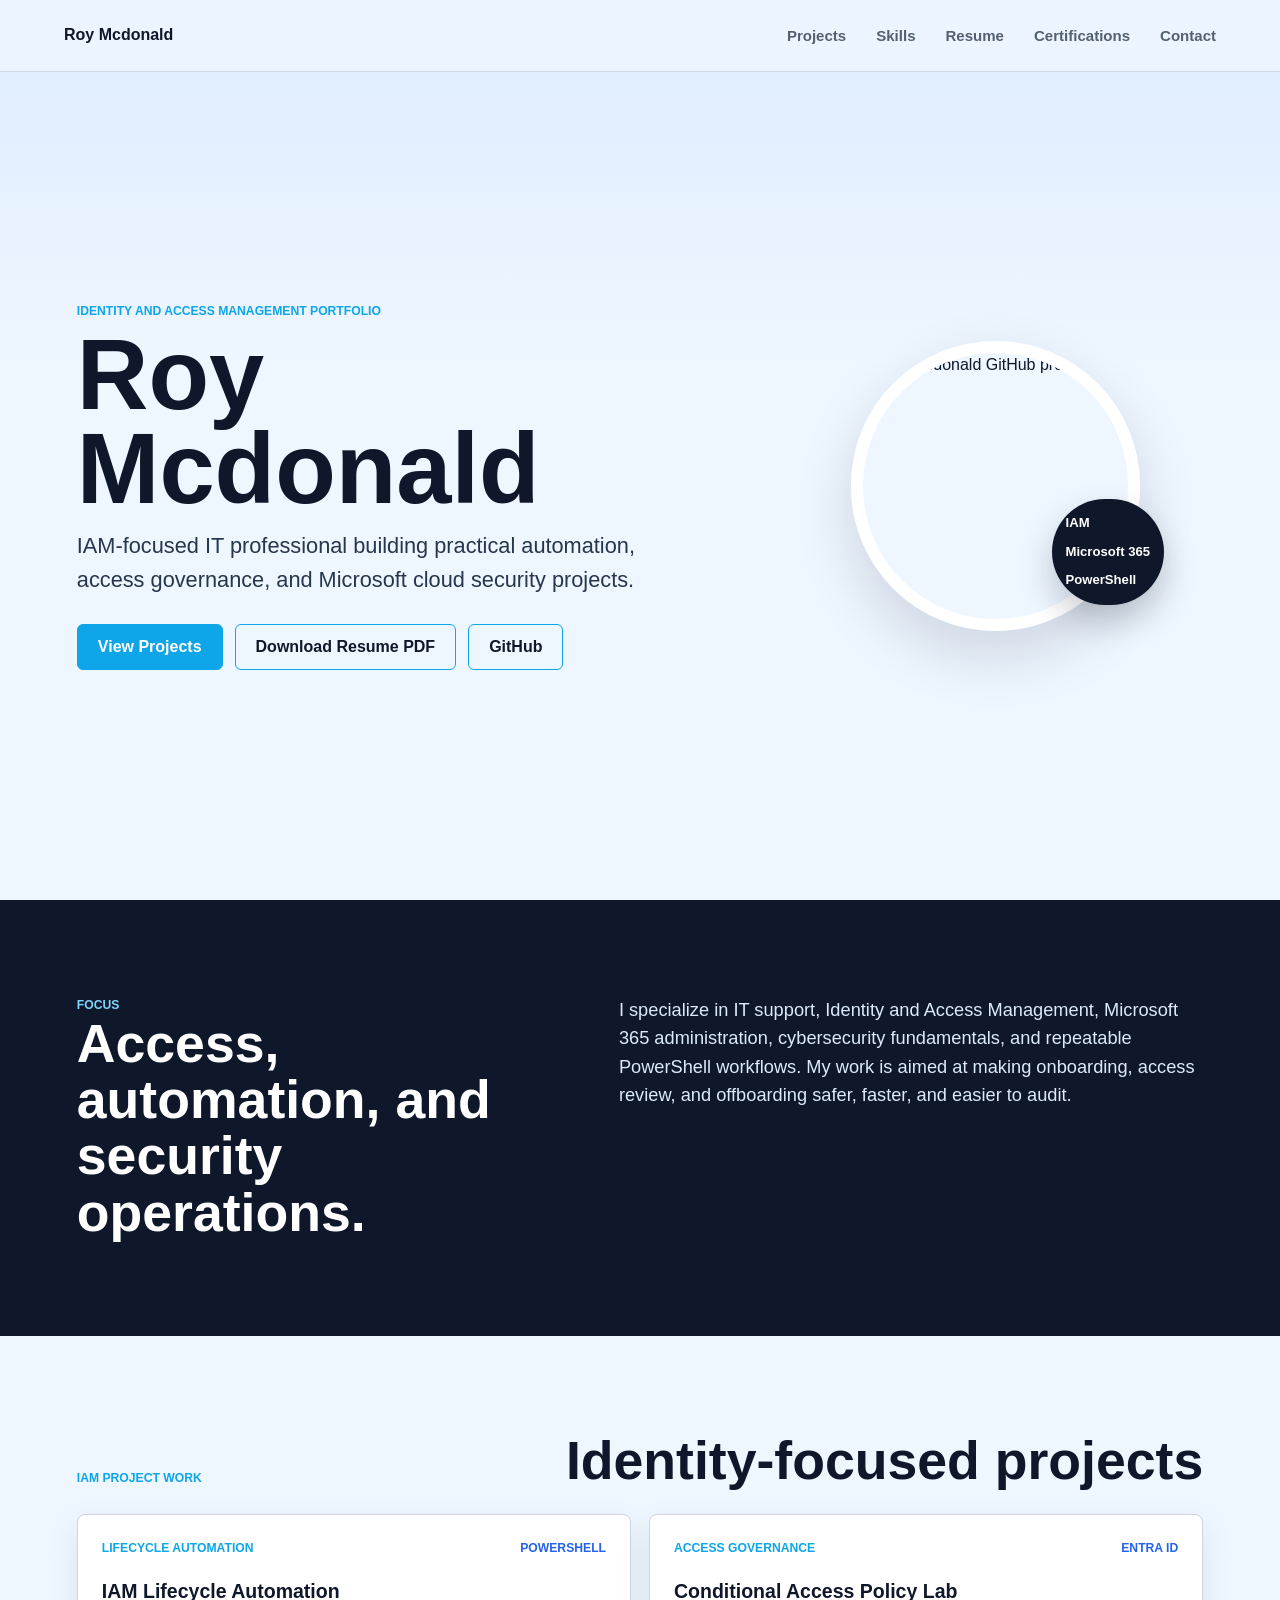
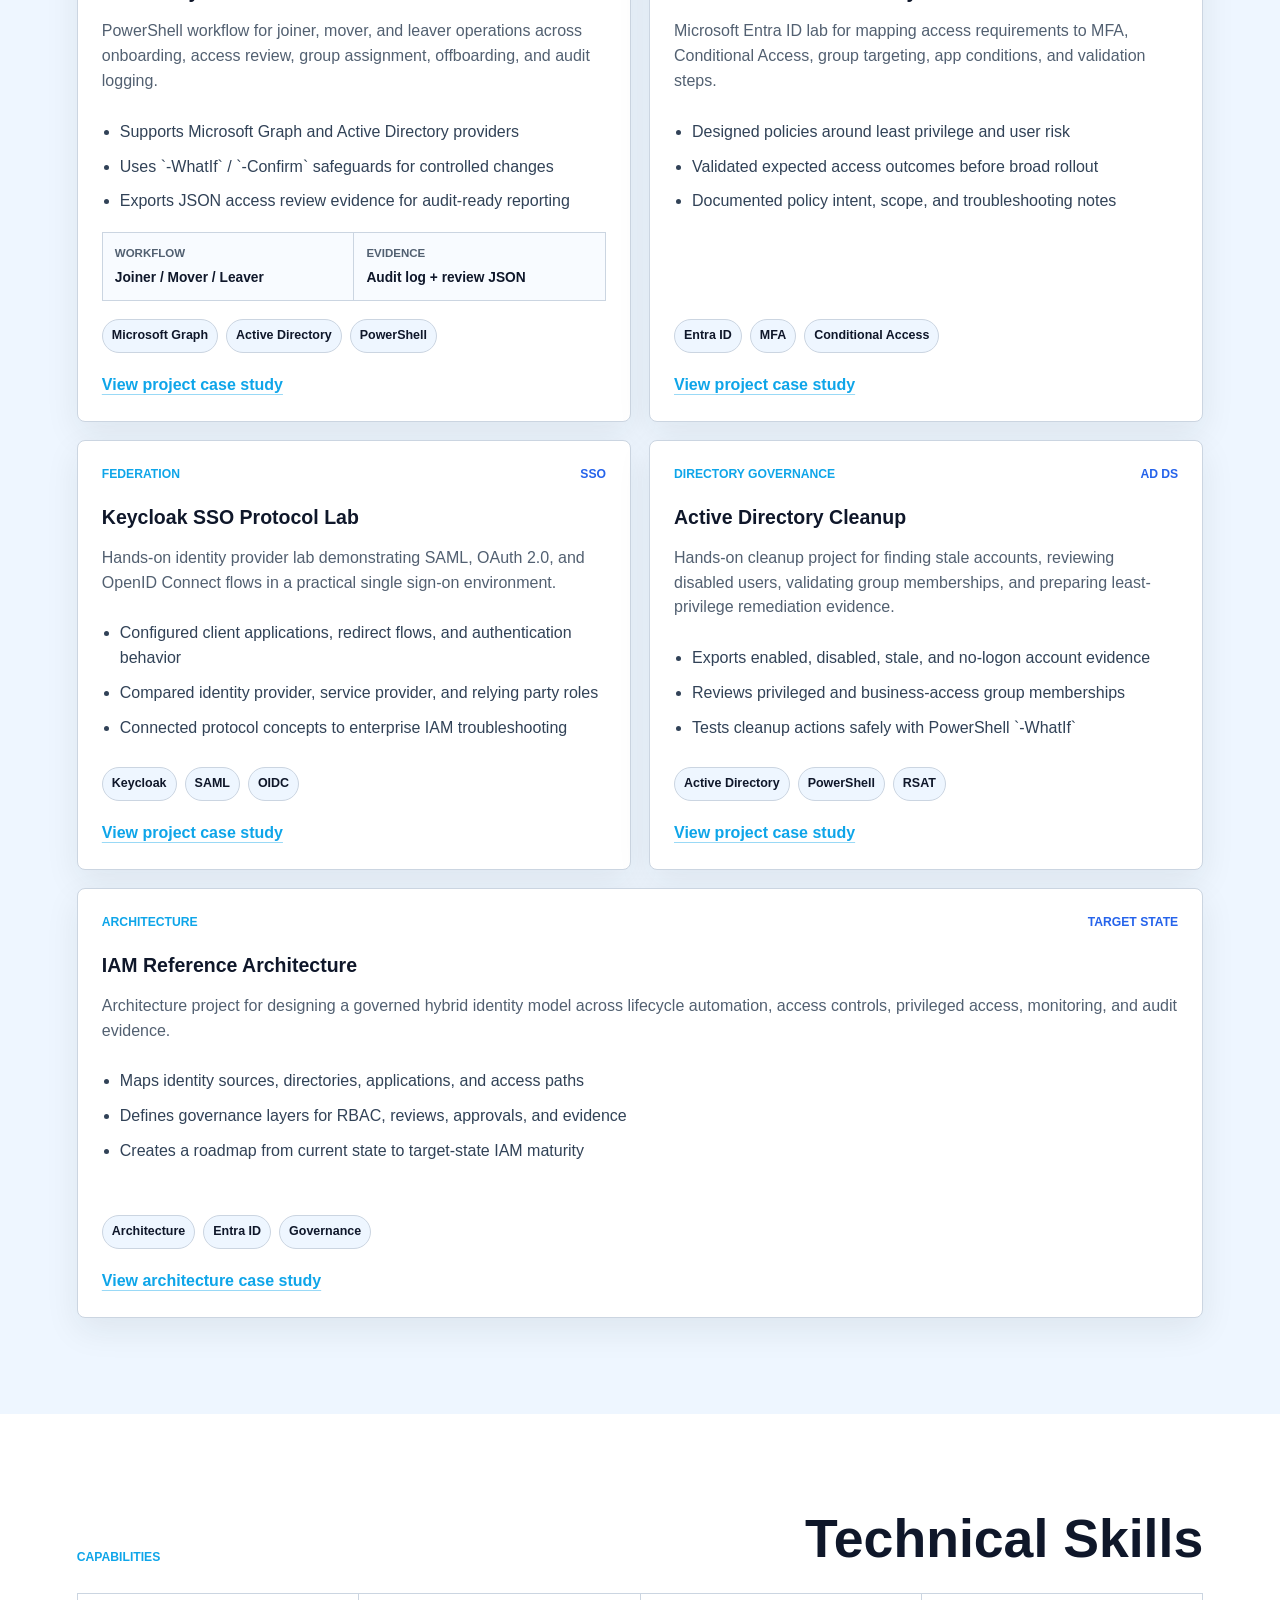
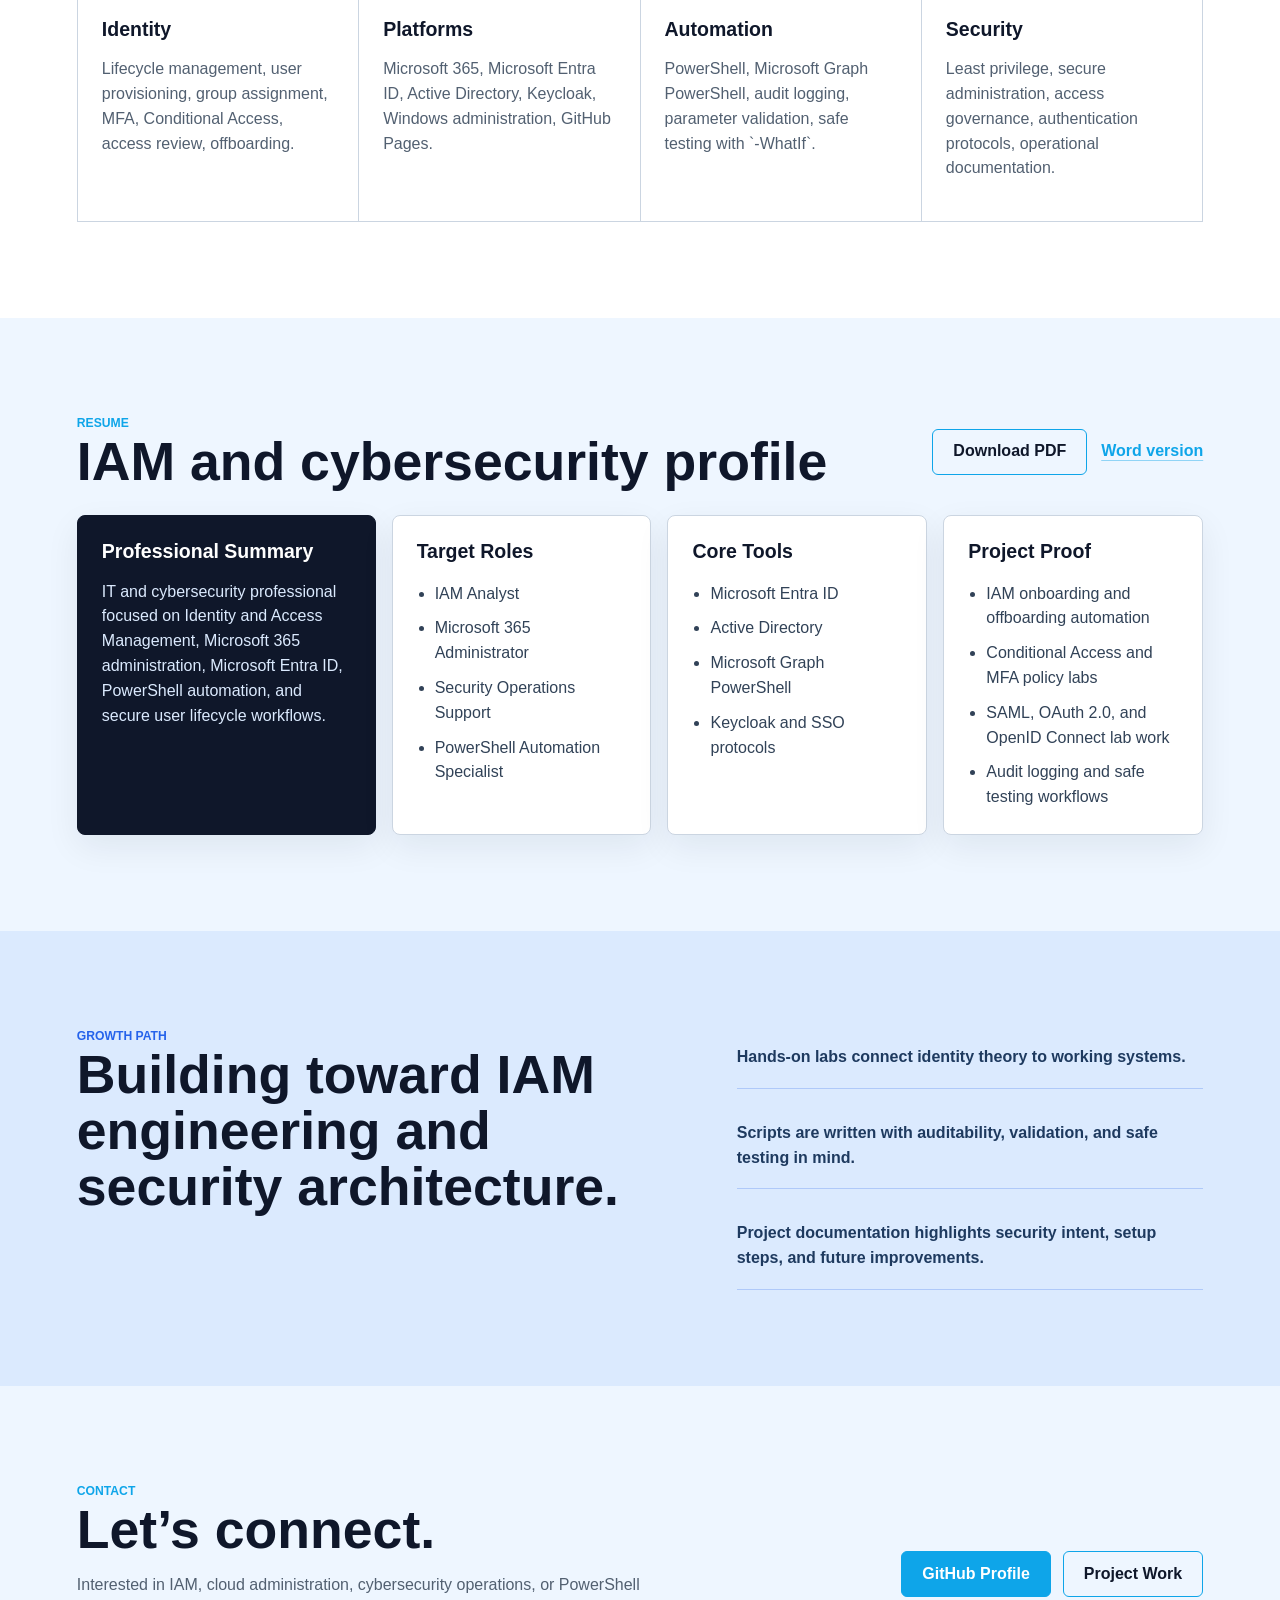
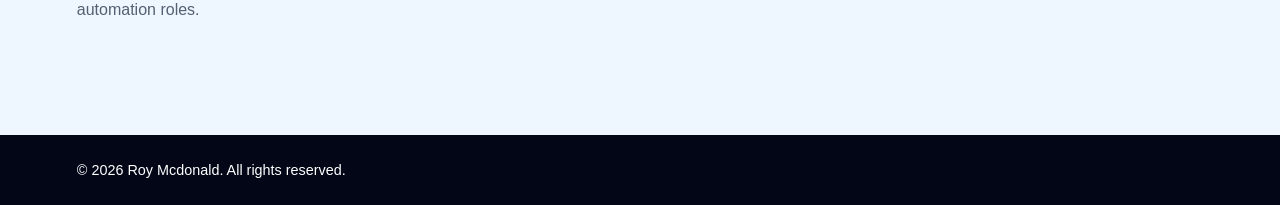
==== commit 6d2b4b81: "Refine Active Directory cleanup project" ====
--- a/index.html
+++ b/index.html
@@ -132,12 +132,12 @@
             <span class="project-type">Directory governance</span>
             <span class="project-state">AD DS</span>
           </div>
-          <h3>Active Directory Access Review Lab</h3>
-          <p>Hands-on lab for reviewing AD users, group memberships, stale accounts, privileged access, and least-privilege cleanup evidence.</p>
-          <ul class="project-points">
-            <li>Inventories enabled, disabled, and stale user accounts</li>
-            <li>Reviews group membership against business need</li>
-            <li>Uses PowerShell `-WhatIf` for safe cleanup testing</li>
+          <h3>Active Directory Cleanup</h3>
+          <p>Hands-on cleanup project for finding stale accounts, reviewing disabled users, validating group memberships, and preparing least-privilege remediation evidence.</p>
+          <ul class="project-points">
+            <li>Exports enabled, disabled, stale, and no-logon account evidence</li>
+            <li>Reviews privileged and business-access group memberships</li>
+            <li>Tests cleanup actions safely with PowerShell `-WhatIf`</li>
           </ul>
           <div class="project-tags" aria-label="Tools used">
             <span>Active Directory</span>
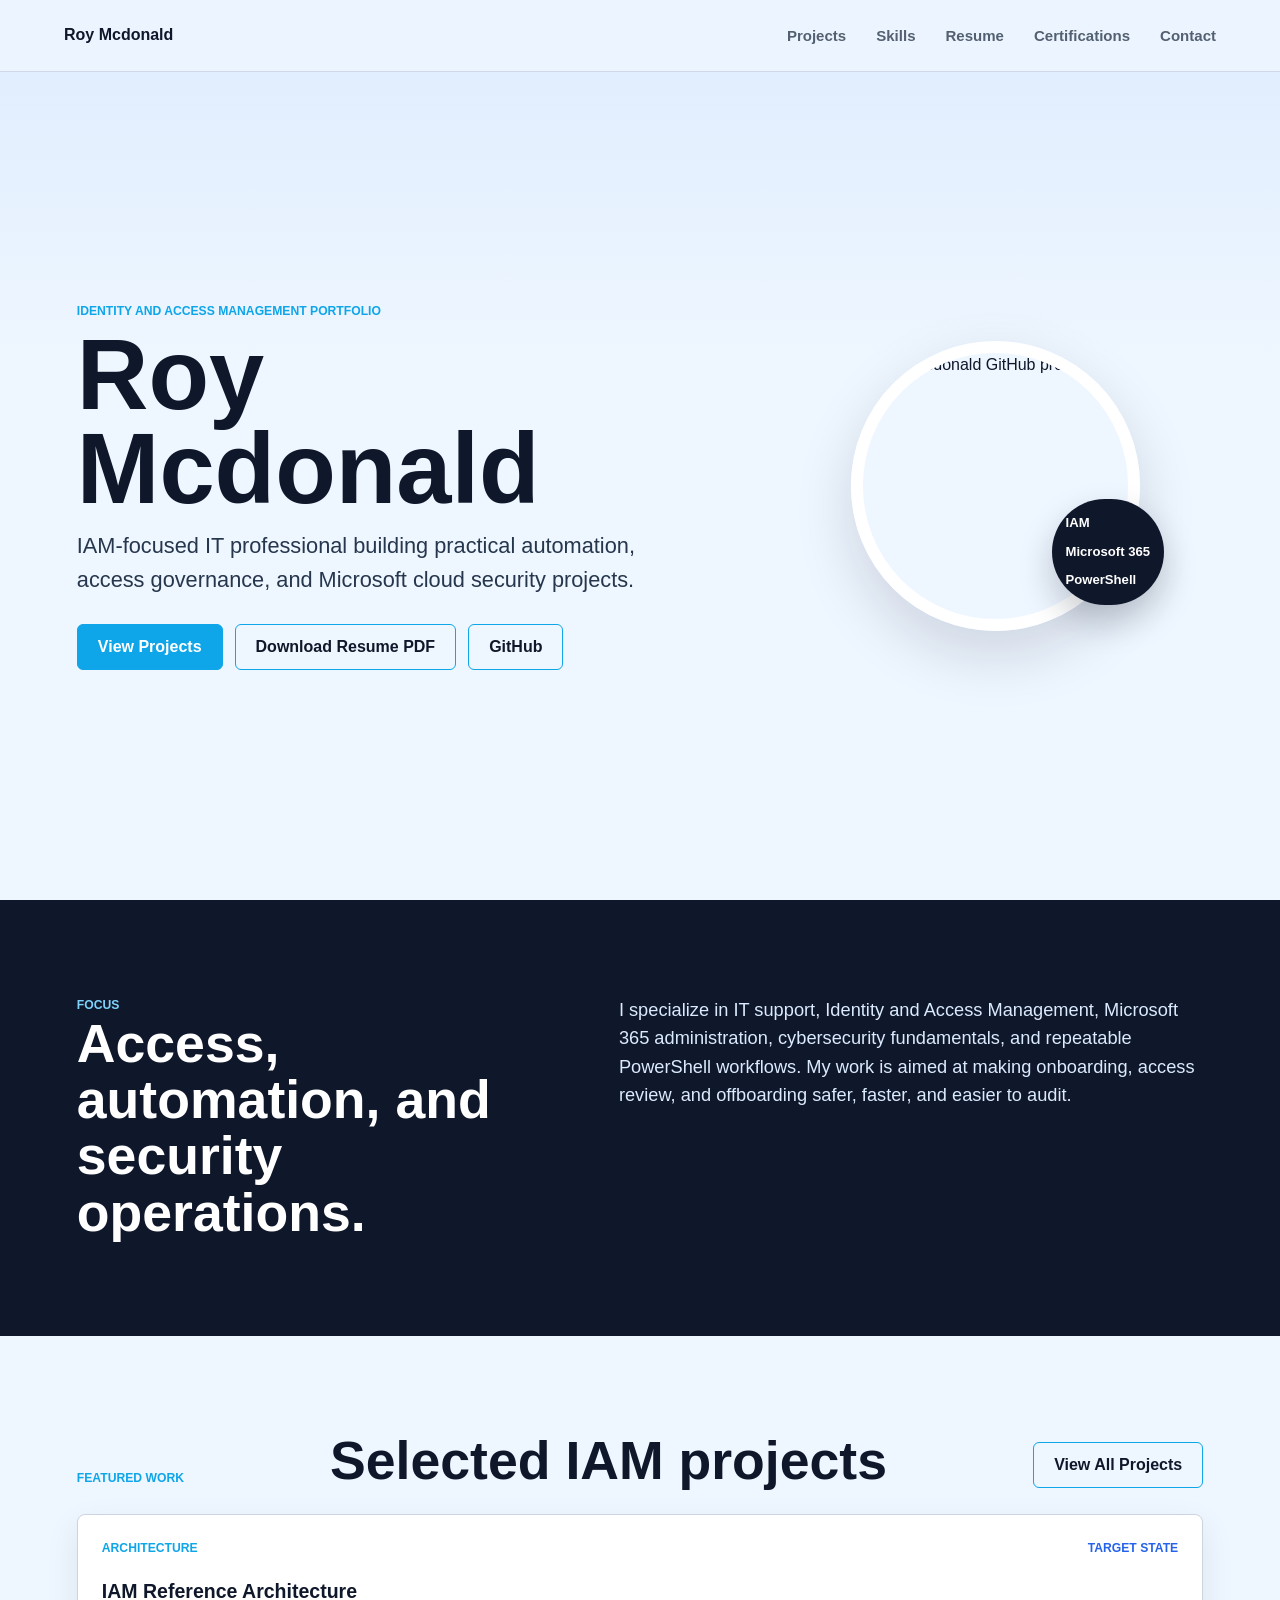
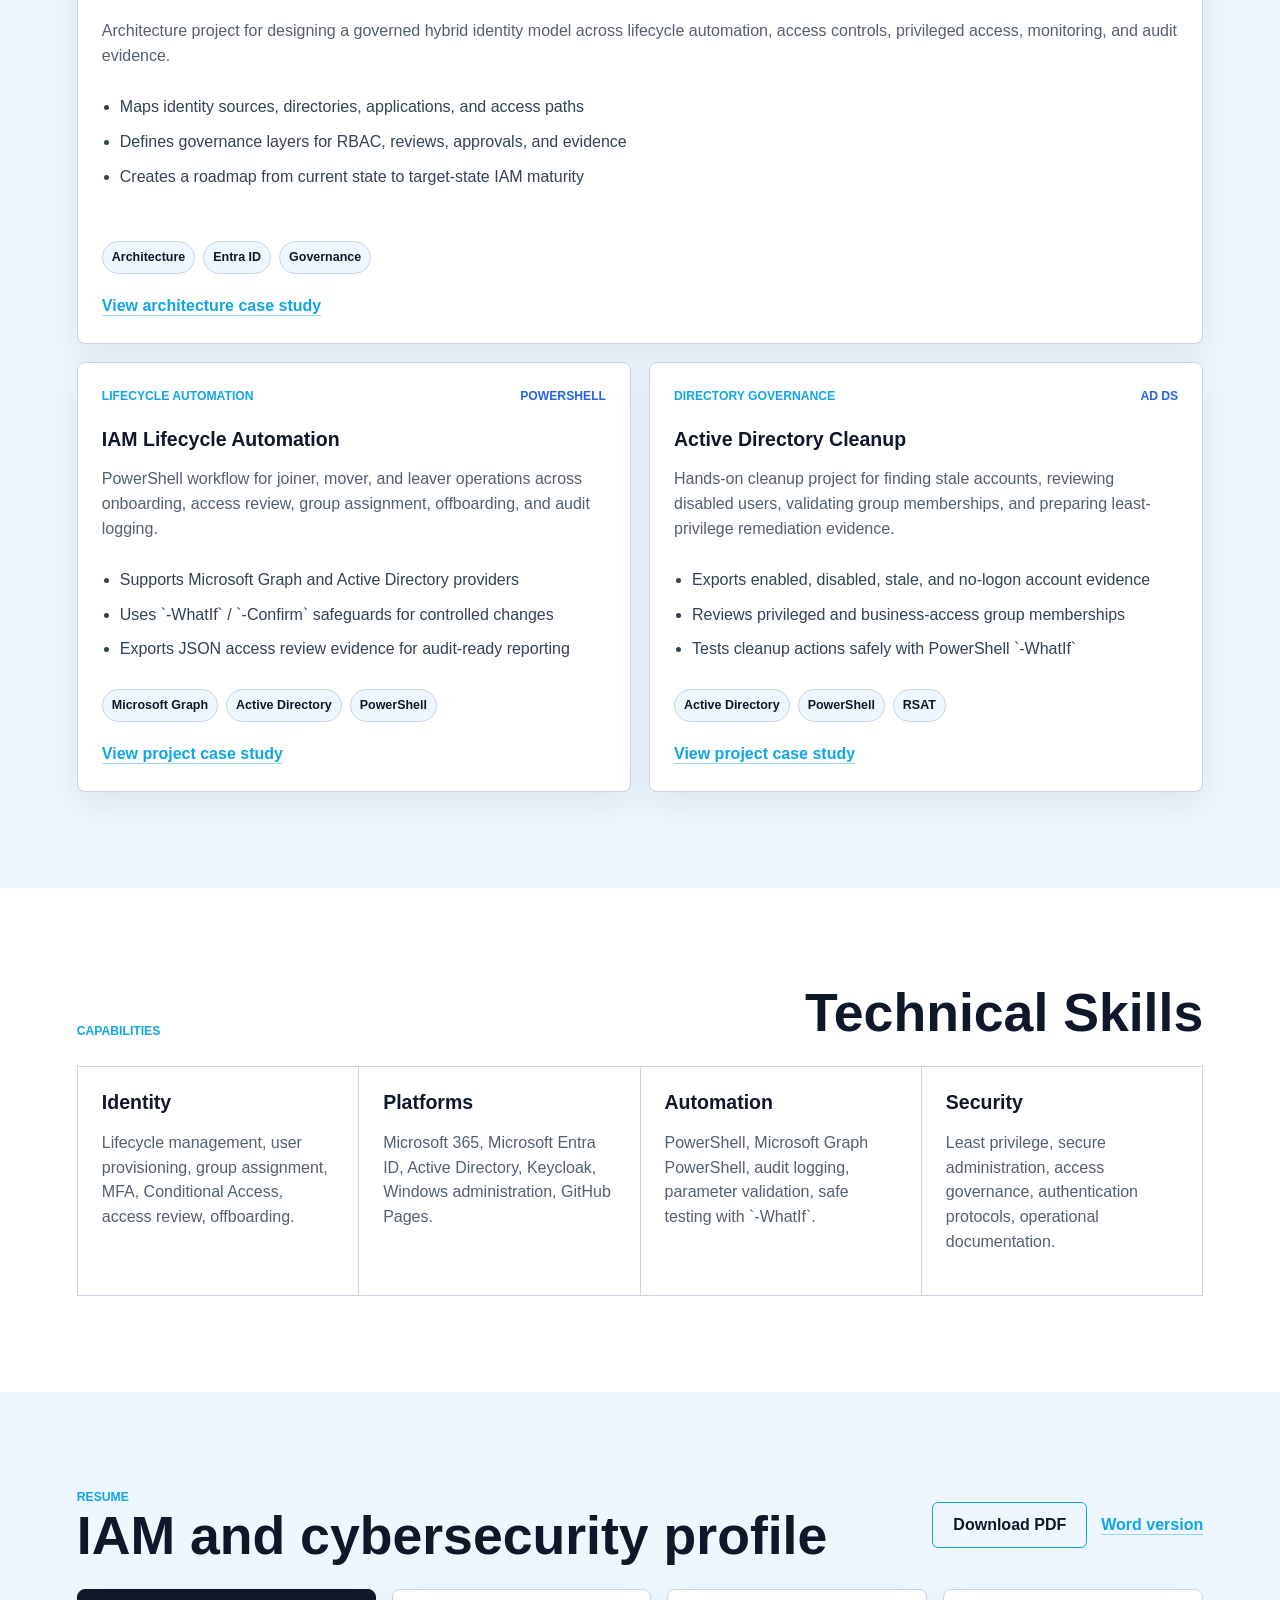
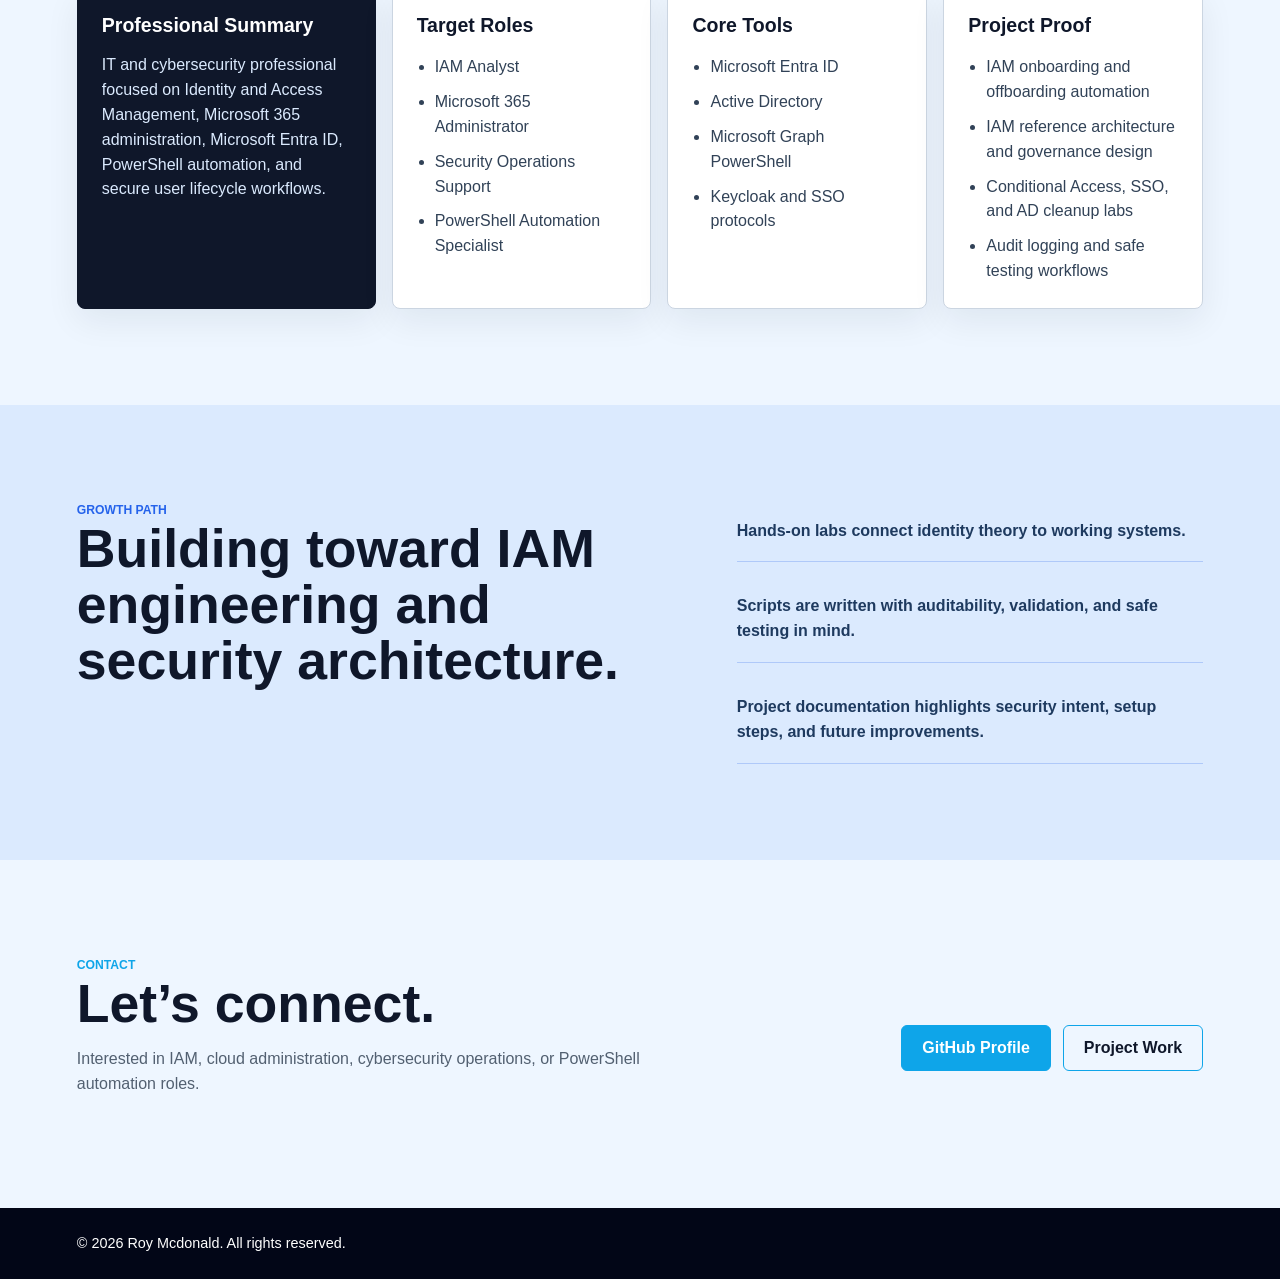
==== commit 57fa51a7: "Move full project library to dedicated page" ====
--- a/index.html
+++ b/index.html
@@ -12,7 +12,7 @@
   <header class="site-header">
     <a class="brand" href="#top" aria-label="Roy Mcdonald home">Roy Mcdonald</a>
     <nav class="nav" aria-label="Primary navigation">
-      <a href="#projects">Projects</a>
+      <a href="projects.html">Projects</a>
       <a href="#skills">Skills</a>
       <a href="#resume">Resume</a>
       <a href="#certifications">Certifications</a>
@@ -27,7 +27,7 @@
         <h1 id="hero-title">Roy Mcdonald</h1>
         <p class="lead">IAM-focused IT professional building practical automation, access governance, and Microsoft cloud security projects.</p>
         <div class="hero-actions" aria-label="Portfolio actions">
-          <a class="button primary" href="#projects">View Projects</a>
+          <a class="button primary" href="projects.html">View Projects</a>
           <a class="button secondary" href="assets/Roy_Mcdonald_IAM_Engineer_Resume.pdf" download>Download Resume PDF</a>
           <a class="button secondary" href="https://github.com/rmac25" target="_blank" rel="noreferrer">GitHub</a>
         </div>
@@ -52,11 +52,32 @@
 
     <section class="section" id="projects" aria-labelledby="projects-title">
       <div class="section-heading">
-        <p class="section-kicker">IAM project work</p>
-        <h2 id="projects-title">Identity-focused projects</h2>
+        <p class="section-kicker">Featured work</p>
+        <h2 id="projects-title">Selected IAM projects</h2>
+        <a class="button secondary" href="projects.html">View All Projects</a>
       </div>
 
       <div class="project-grid">
+        <article class="project-card featured-project">
+          <div class="project-topline">
+            <span class="project-type">Architecture</span>
+            <span class="project-state">Target state</span>
+          </div>
+          <h3>IAM Reference Architecture</h3>
+          <p>Architecture project for designing a governed hybrid identity model across lifecycle automation, access controls, privileged access, monitoring, and audit evidence.</p>
+          <ul class="project-points">
+            <li>Maps identity sources, directories, applications, and access paths</li>
+            <li>Defines governance layers for RBAC, reviews, approvals, and evidence</li>
+            <li>Creates a roadmap from current state to target-state IAM maturity</li>
+          </ul>
+          <div class="project-tags" aria-label="Tools used">
+            <span>Architecture</span>
+            <span>Entra ID</span>
+            <span>Governance</span>
+          </div>
+          <a class="text-link" href="iam-reference-architecture.html">View architecture case study</a>
+        </article>
+
         <article class="project-card">
           <div class="project-topline">
             <span class="project-type">Lifecycle automation</span>
@@ -69,62 +90,12 @@
             <li>Uses `-WhatIf` / `-Confirm` safeguards for controlled changes</li>
             <li>Exports JSON access review evidence for audit-ready reporting</li>
           </ul>
-          <dl class="project-metrics">
-            <div>
-              <dt>Workflow</dt>
-              <dd>Joiner / Mover / Leaver</dd>
-            </div>
-            <div>
-              <dt>Evidence</dt>
-              <dd>Audit log + review JSON</dd>
-            </div>
-          </dl>
           <div class="project-tags" aria-label="Tools used">
             <span>Microsoft Graph</span>
             <span>Active Directory</span>
             <span>PowerShell</span>
           </div>
           <a class="text-link" href="iam-lifecycle-automation.html">View project case study</a>
-        </article>
-
-        <article class="project-card">
-          <div class="project-topline">
-            <span class="project-type">Access governance</span>
-            <span class="project-state">Entra ID</span>
-          </div>
-          <h3>Conditional Access Policy Lab</h3>
-          <p>Microsoft Entra ID lab for mapping access requirements to MFA, Conditional Access, group targeting, app conditions, and validation steps.</p>
-          <ul class="project-points">
-            <li>Designed policies around least privilege and user risk</li>
-            <li>Validated expected access outcomes before broad rollout</li>
-            <li>Documented policy intent, scope, and troubleshooting notes</li>
-          </ul>
-          <div class="project-tags" aria-label="Tools used">
-            <span>Entra ID</span>
-            <span>MFA</span>
-            <span>Conditional Access</span>
-          </div>
-          <a class="text-link" href="conditional-access-policy-lab.html">View project case study</a>
-        </article>
-
-        <article class="project-card">
-          <div class="project-topline">
-            <span class="project-type">Federation</span>
-            <span class="project-state">SSO</span>
-          </div>
-          <h3>Keycloak SSO Protocol Lab</h3>
-          <p>Hands-on identity provider lab demonstrating SAML, OAuth 2.0, and OpenID Connect flows in a practical single sign-on environment.</p>
-          <ul class="project-points">
-            <li>Configured client applications, redirect flows, and authentication behavior</li>
-            <li>Compared identity provider, service provider, and relying party roles</li>
-            <li>Connected protocol concepts to enterprise IAM troubleshooting</li>
-          </ul>
-          <div class="project-tags" aria-label="Tools used">
-            <span>Keycloak</span>
-            <span>SAML</span>
-            <span>OIDC</span>
-          </div>
-          <a class="text-link" href="keycloak-sso-protocol-lab.html">View project case study</a>
         </article>
 
         <article class="project-card">
@@ -145,26 +116,6 @@
             <span>RSAT</span>
           </div>
           <a class="text-link" href="active-directory-access-review-lab.html">View project case study</a>
-        </article>
-
-        <article class="project-card featured-project">
-          <div class="project-topline">
-            <span class="project-type">Architecture</span>
-            <span class="project-state">Target state</span>
-          </div>
-          <h3>IAM Reference Architecture</h3>
-          <p>Architecture project for designing a governed hybrid identity model across lifecycle automation, access controls, privileged access, monitoring, and audit evidence.</p>
-          <ul class="project-points">
-            <li>Maps identity sources, directories, applications, and access paths</li>
-            <li>Defines governance layers for RBAC, reviews, approvals, and evidence</li>
-            <li>Creates a roadmap from current state to target-state IAM maturity</li>
-          </ul>
-          <div class="project-tags" aria-label="Tools used">
-            <span>Architecture</span>
-            <span>Entra ID</span>
-            <span>Governance</span>
-          </div>
-          <a class="text-link" href="iam-reference-architecture.html">View architecture case study</a>
         </article>
       </div>
     </section>
@@ -236,8 +187,8 @@
           <h3>Project Proof</h3>
           <ul class="resume-list">
             <li>IAM onboarding and offboarding automation</li>
-            <li>Conditional Access and MFA policy labs</li>
-            <li>SAML, OAuth 2.0, and OpenID Connect lab work</li>
+            <li>IAM reference architecture and governance design</li>
+            <li>Conditional Access, SSO, and AD cleanup labs</li>
             <li>Audit logging and safe testing workflows</li>
           </ul>
         </article>
@@ -264,7 +215,7 @@
       </div>
       <div class="contact-actions">
         <a class="button primary" href="https://github.com/rmac25" target="_blank" rel="noreferrer">GitHub Profile</a>
-        <a class="button secondary" href="#projects">Project Work</a>
+        <a class="button secondary" href="projects.html">Project Work</a>
       </div>
     </section>
   </main>
--- a/styles.css
+++ b/styles.css
@@ -440,6 +440,10 @@
   padding: clamp(46px, 8vw, 96px) clamp(18px, 6vw, 84px);
 }
 
+.project-library-hero {
+  min-height: calc(70vh - 72px);
+}
+
 .project-summary-panel {
   padding: 26px;
   color: #fff;
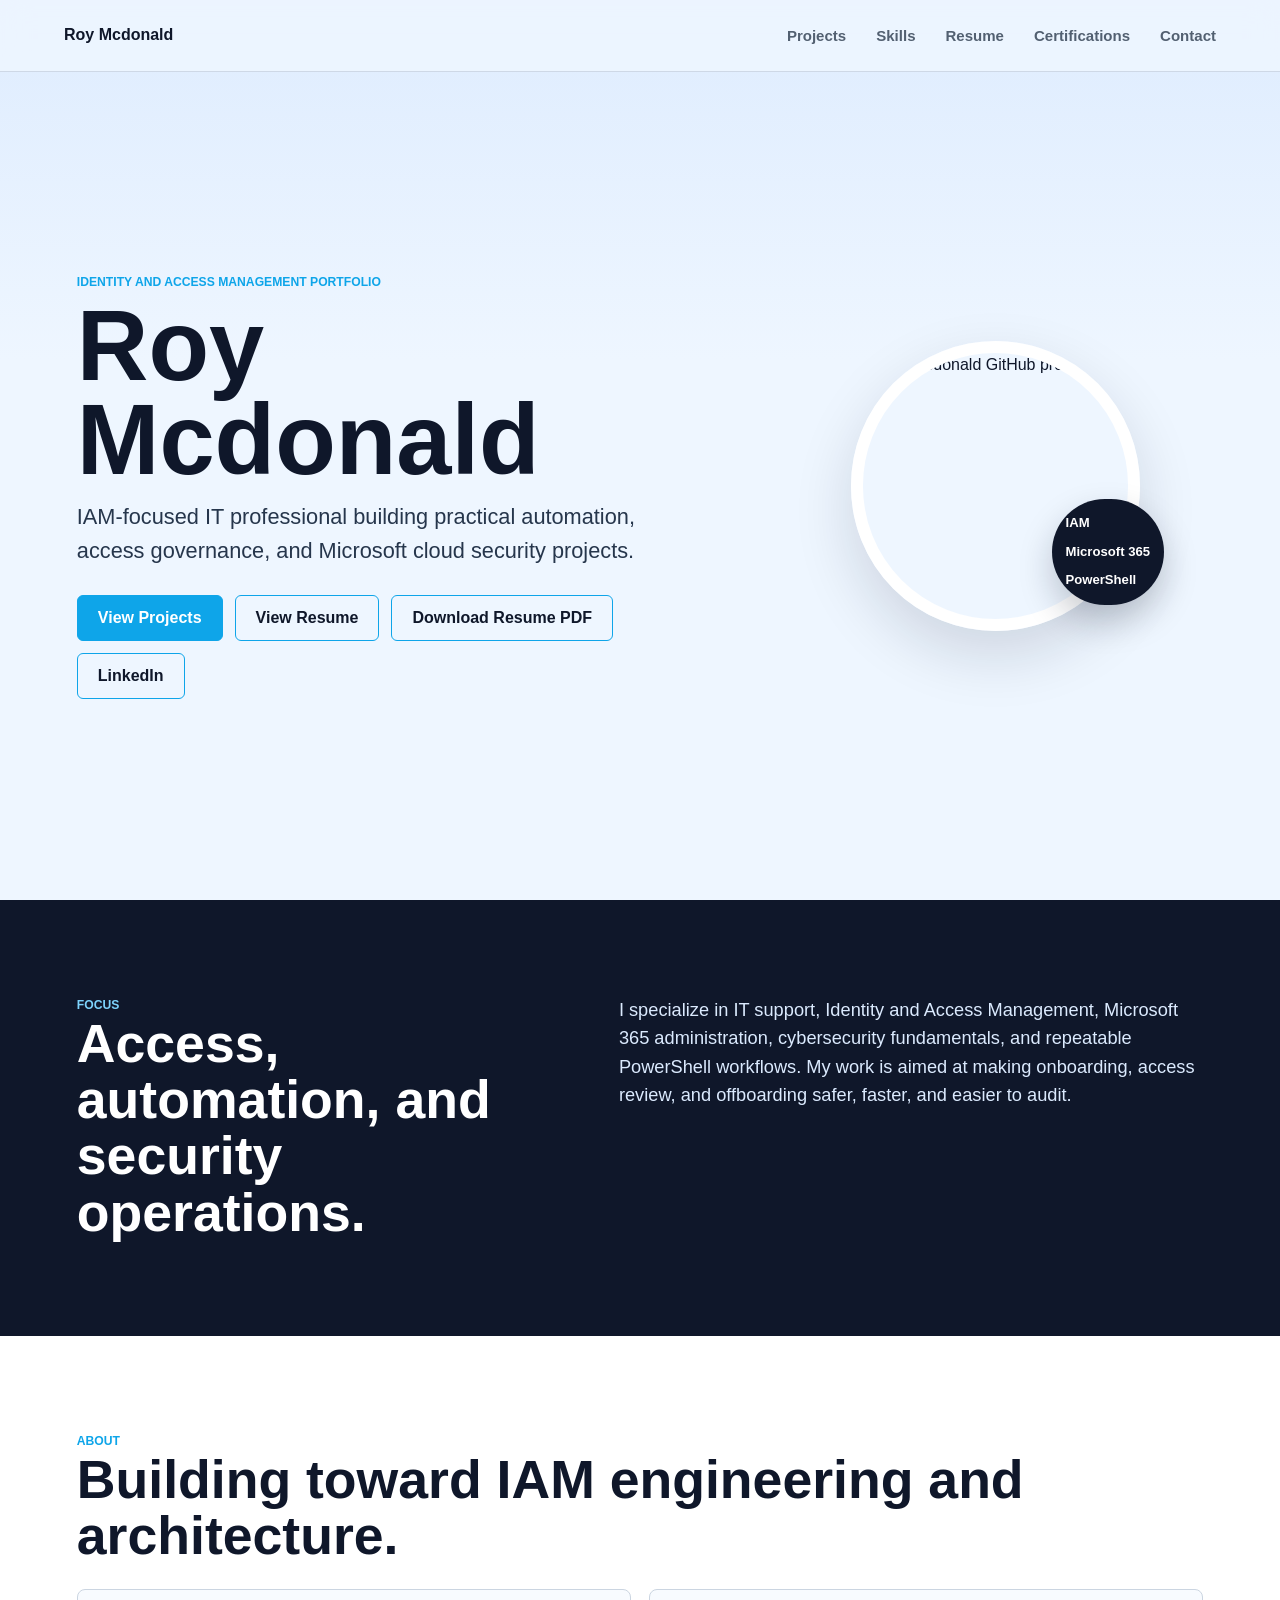
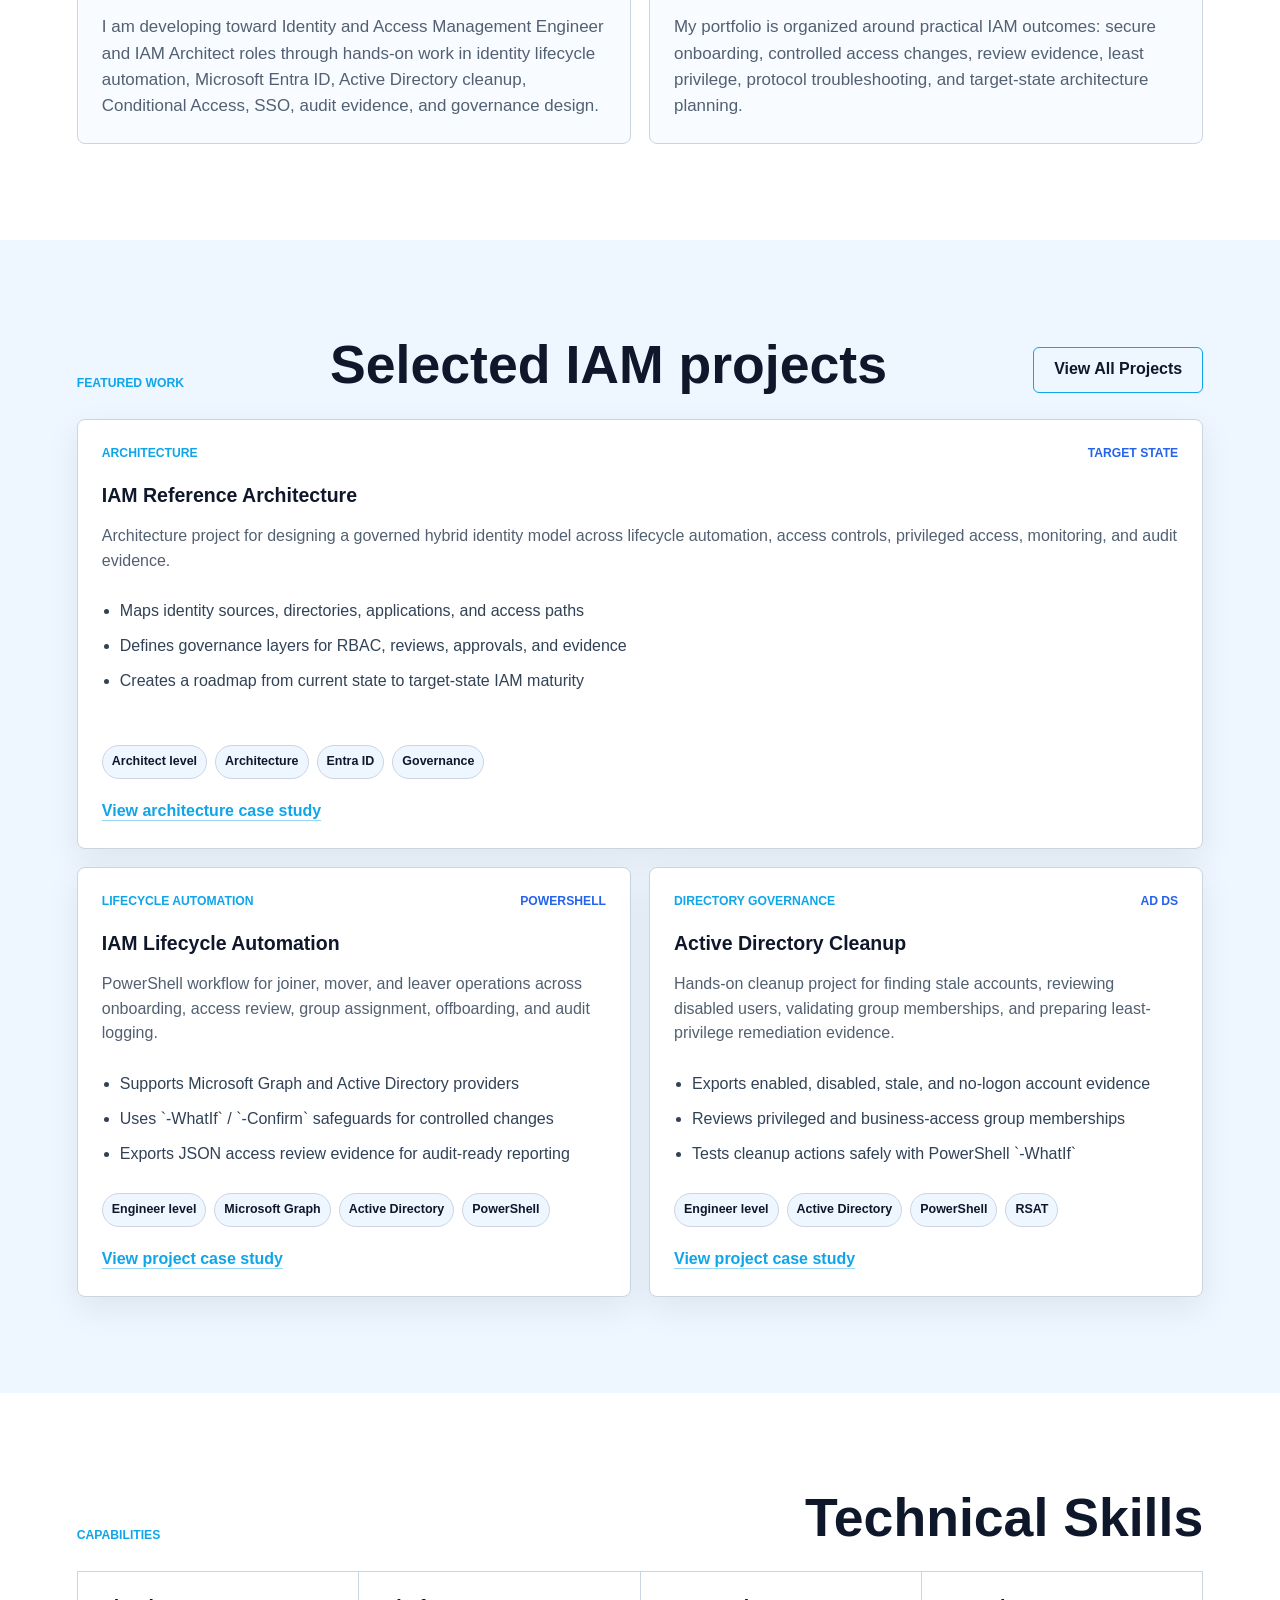
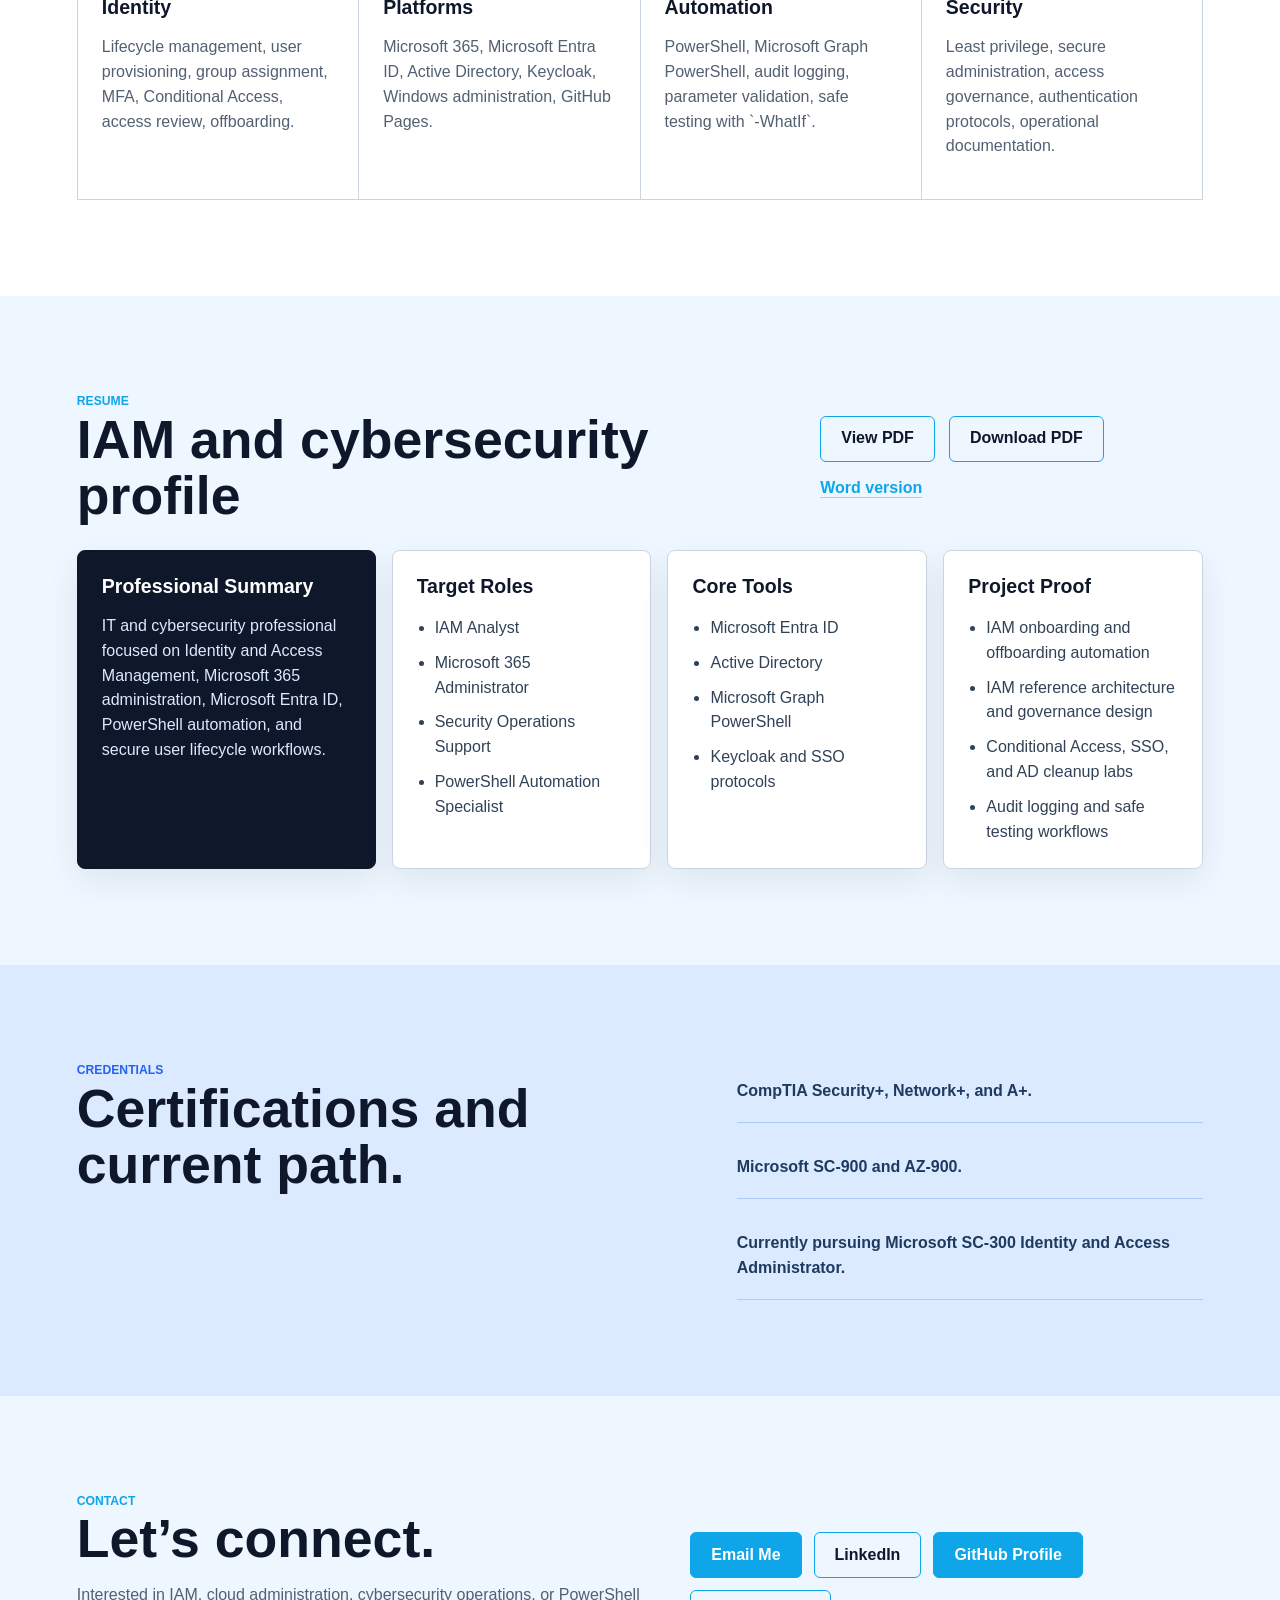
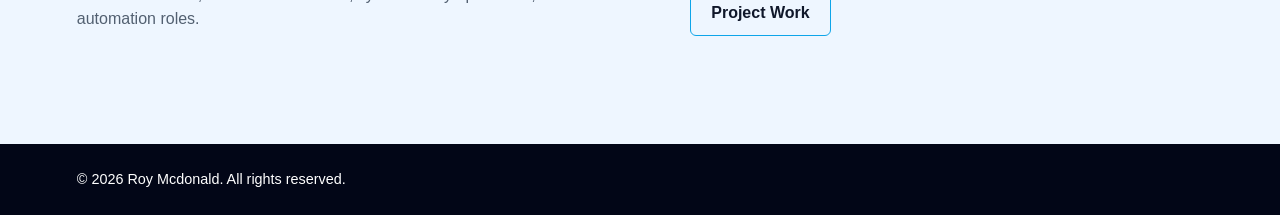
==== commit 568cdf21: "Add portfolio credibility and diagram polish" ====
--- a/index.html
+++ b/index.html
@@ -28,8 +28,9 @@
         <p class="lead">IAM-focused IT professional building practical automation, access governance, and Microsoft cloud security projects.</p>
         <div class="hero-actions" aria-label="Portfolio actions">
           <a class="button primary" href="projects.html">View Projects</a>
+          <a class="button secondary" href="assets/Roy_Mcdonald_IAM_Engineer_Resume.pdf" target="_blank" rel="noreferrer">View Resume</a>
           <a class="button secondary" href="assets/Roy_Mcdonald_IAM_Engineer_Resume.pdf" download>Download Resume PDF</a>
-          <a class="button secondary" href="https://github.com/rmac25" target="_blank" rel="noreferrer">GitHub</a>
+          <a class="button secondary" href="https://www.linkedin.com/in/roy-mcdonald" target="_blank" rel="noreferrer">LinkedIn</a>
         </div>
       </div>
       <div class="hero-media" aria-label="Roy Mcdonald profile">
@@ -50,6 +51,19 @@
       <p>I specialize in IT support, Identity and Access Management, Microsoft 365 administration, cybersecurity fundamentals, and repeatable PowerShell workflows. My work is aimed at making onboarding, access review, and offboarding safer, faster, and easier to audit.</p>
     </section>
 
+    <section class="section about-section" aria-labelledby="about-title">
+      <div class="section-heading">
+        <div>
+          <p class="section-kicker">About</p>
+          <h2 id="about-title">Building toward IAM engineering and architecture.</h2>
+        </div>
+      </div>
+      <div class="about-grid">
+        <p>I am developing toward Identity and Access Management Engineer and IAM Architect roles through hands-on work in identity lifecycle automation, Microsoft Entra ID, Active Directory cleanup, Conditional Access, SSO, audit evidence, and governance design.</p>
+        <p>My portfolio is organized around practical IAM outcomes: secure onboarding, controlled access changes, review evidence, least privilege, protocol troubleshooting, and target-state architecture planning.</p>
+      </div>
+    </section>
+
     <section class="section" id="projects" aria-labelledby="projects-title">
       <div class="section-heading">
         <p class="section-kicker">Featured work</p>
@@ -71,6 +85,7 @@
             <li>Creates a roadmap from current state to target-state IAM maturity</li>
           </ul>
           <div class="project-tags" aria-label="Tools used">
+            <span>Architect level</span>
             <span>Architecture</span>
             <span>Entra ID</span>
             <span>Governance</span>
@@ -91,6 +106,7 @@
             <li>Exports JSON access review evidence for audit-ready reporting</li>
           </ul>
           <div class="project-tags" aria-label="Tools used">
+            <span>Engineer level</span>
             <span>Microsoft Graph</span>
             <span>Active Directory</span>
             <span>PowerShell</span>
@@ -111,6 +127,7 @@
             <li>Tests cleanup actions safely with PowerShell `-WhatIf`</li>
           </ul>
           <div class="project-tags" aria-label="Tools used">
+            <span>Engineer level</span>
             <span>Active Directory</span>
             <span>PowerShell</span>
             <span>RSAT</span>
@@ -152,6 +169,7 @@
           <h2 id="resume-title">IAM and cybersecurity profile</h2>
         </div>
         <div class="resume-downloads">
+          <a class="button secondary" href="assets/Roy_Mcdonald_IAM_Engineer_Resume.pdf" target="_blank" rel="noreferrer">View PDF</a>
           <a class="button secondary" href="assets/Roy_Mcdonald_IAM_Engineer_Resume.pdf" download>Download PDF</a>
           <a class="text-link" href="assets/Roy_Mcdonald_IAM_Engineer_Resume.docx" download>Word version</a>
         </div>
@@ -197,13 +215,13 @@
 
     <section class="section proof-band" id="certifications" aria-labelledby="certifications-title">
       <div>
-        <p class="section-kicker">Growth path</p>
-        <h2 id="certifications-title">Building toward IAM engineering and security architecture.</h2>
+        <p class="section-kicker">Credentials</p>
+        <h2 id="certifications-title">Certifications and current path.</h2>
       </div>
       <div class="proof-list">
-        <p>Hands-on labs connect identity theory to working systems.</p>
-        <p>Scripts are written with auditability, validation, and safe testing in mind.</p>
-        <p>Project documentation highlights security intent, setup steps, and future improvements.</p>
+        <p>CompTIA Security+, Network+, and A+.</p>
+        <p>Microsoft SC-900 and AZ-900.</p>
+        <p>Currently pursuing Microsoft SC-300 Identity and Access Administrator.</p>
       </div>
     </section>
 
@@ -214,6 +232,8 @@
         <p>Interested in IAM, cloud administration, cybersecurity operations, or PowerShell automation roles.</p>
       </div>
       <div class="contact-actions">
+        <a class="button primary" href="mailto:roymcdnld89@gmail.com">Email Me</a>
+        <a class="button secondary" href="https://www.linkedin.com/in/roy-mcdonald" target="_blank" rel="noreferrer">LinkedIn</a>
         <a class="button primary" href="https://github.com/rmac25" target="_blank" rel="noreferrer">GitHub Profile</a>
         <a class="button secondary" href="projects.html">Project Work</a>
       </div>
--- a/styles.css
+++ b/styles.css
@@ -336,6 +336,26 @@
   background: #ffffff;
 }
 
+.about-section {
+  background: #fff;
+}
+
+.about-grid {
+  display: grid;
+  grid-template-columns: repeat(2, minmax(0, 1fr));
+  gap: 18px;
+}
+
+.about-grid p {
+  margin: 0;
+  padding: 24px;
+  color: var(--muted);
+  background: #f8fbff;
+  border: 1px solid var(--line);
+  border-radius: 8px;
+  font-size: 1.06rem;
+}
+
 .skill-columns {
   display: grid;
   grid-template-columns: repeat(4, minmax(0, 1fr));
@@ -542,6 +562,48 @@
 
 .architecture-flow p {
   color: var(--muted);
+}
+
+.diagram-flow {
+  display: grid;
+  grid-template-columns: repeat(5, minmax(0, 1fr));
+  gap: 12px;
+  align-items: stretch;
+}
+
+.diagram-flow div {
+  position: relative;
+  min-height: 130px;
+  padding: 18px;
+  background: #fff;
+  border: 1px solid var(--line);
+  border-radius: 8px;
+  box-shadow: 0 12px 34px rgba(15, 23, 42, 0.07);
+}
+
+.diagram-flow div:not(:last-child)::after {
+  position: absolute;
+  top: 50%;
+  right: -18px;
+  z-index: 2;
+  width: 24px;
+  height: 2px;
+  background: var(--accent);
+  content: "";
+}
+
+.diagram-flow span {
+  color: var(--accent);
+  font-size: 0.74rem;
+  font-weight: 900;
+  text-transform: uppercase;
+}
+
+.diagram-flow strong {
+  display: block;
+  margin-top: 16px;
+  color: var(--navy);
+  font-size: 1.02rem;
 }
 
 .matrix-grid {
@@ -706,9 +768,11 @@
   .project-grid,
   .case-grid,
   .code-grid,
+  .about-grid,
   .workflow-grid,
   .control-grid,
   .architecture-flow,
+  .diagram-flow,
   .matrix-grid,
   .resume-grid,
   .skill-columns {
@@ -771,9 +835,11 @@
   .project-grid,
   .case-grid,
   .code-grid,
+  .about-grid,
   .workflow-grid,
   .control-grid,
   .architecture-flow,
+  .diagram-flow,
   .matrix-grid,
   .resume-grid,
   .skill-columns {
@@ -786,4 +852,8 @@
   .skill-columns > div {
     min-height: auto;
   }
-}
+
+  .diagram-flow div::after {
+    display: none;
+  }
+}
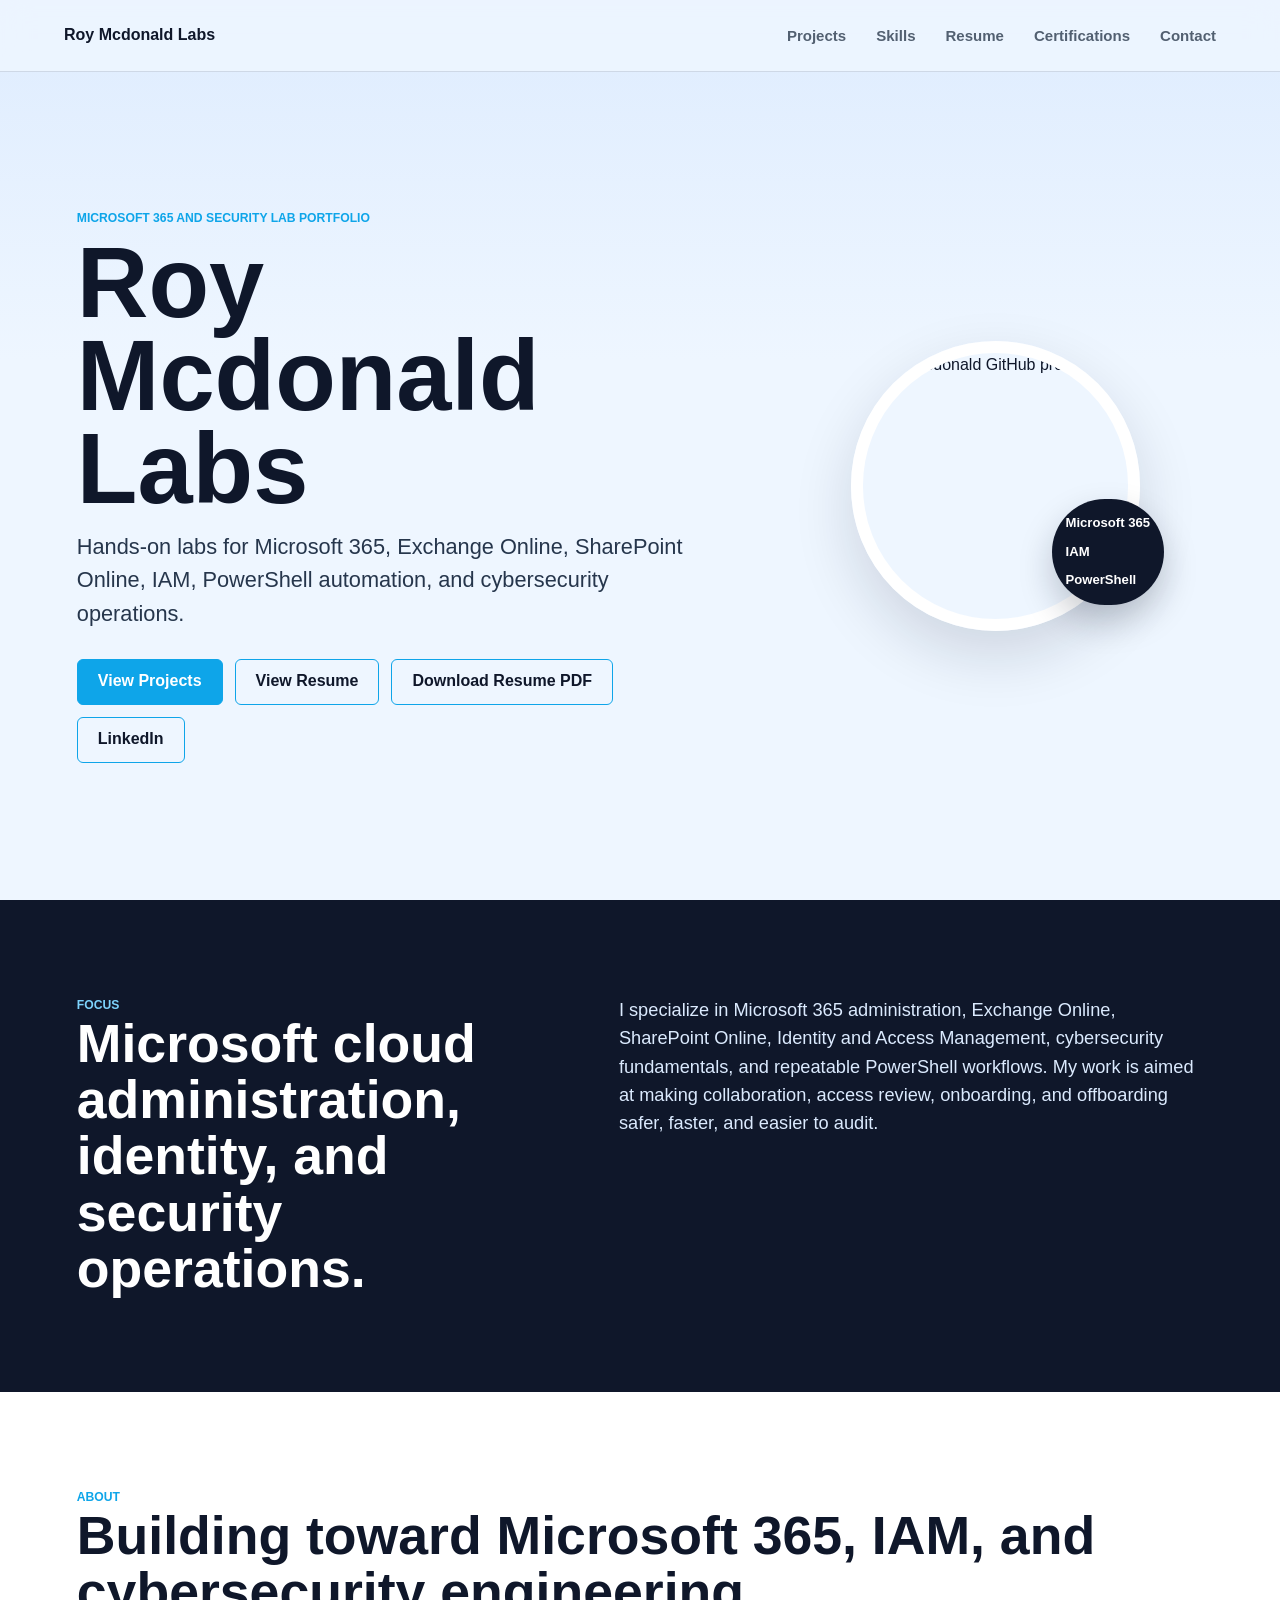
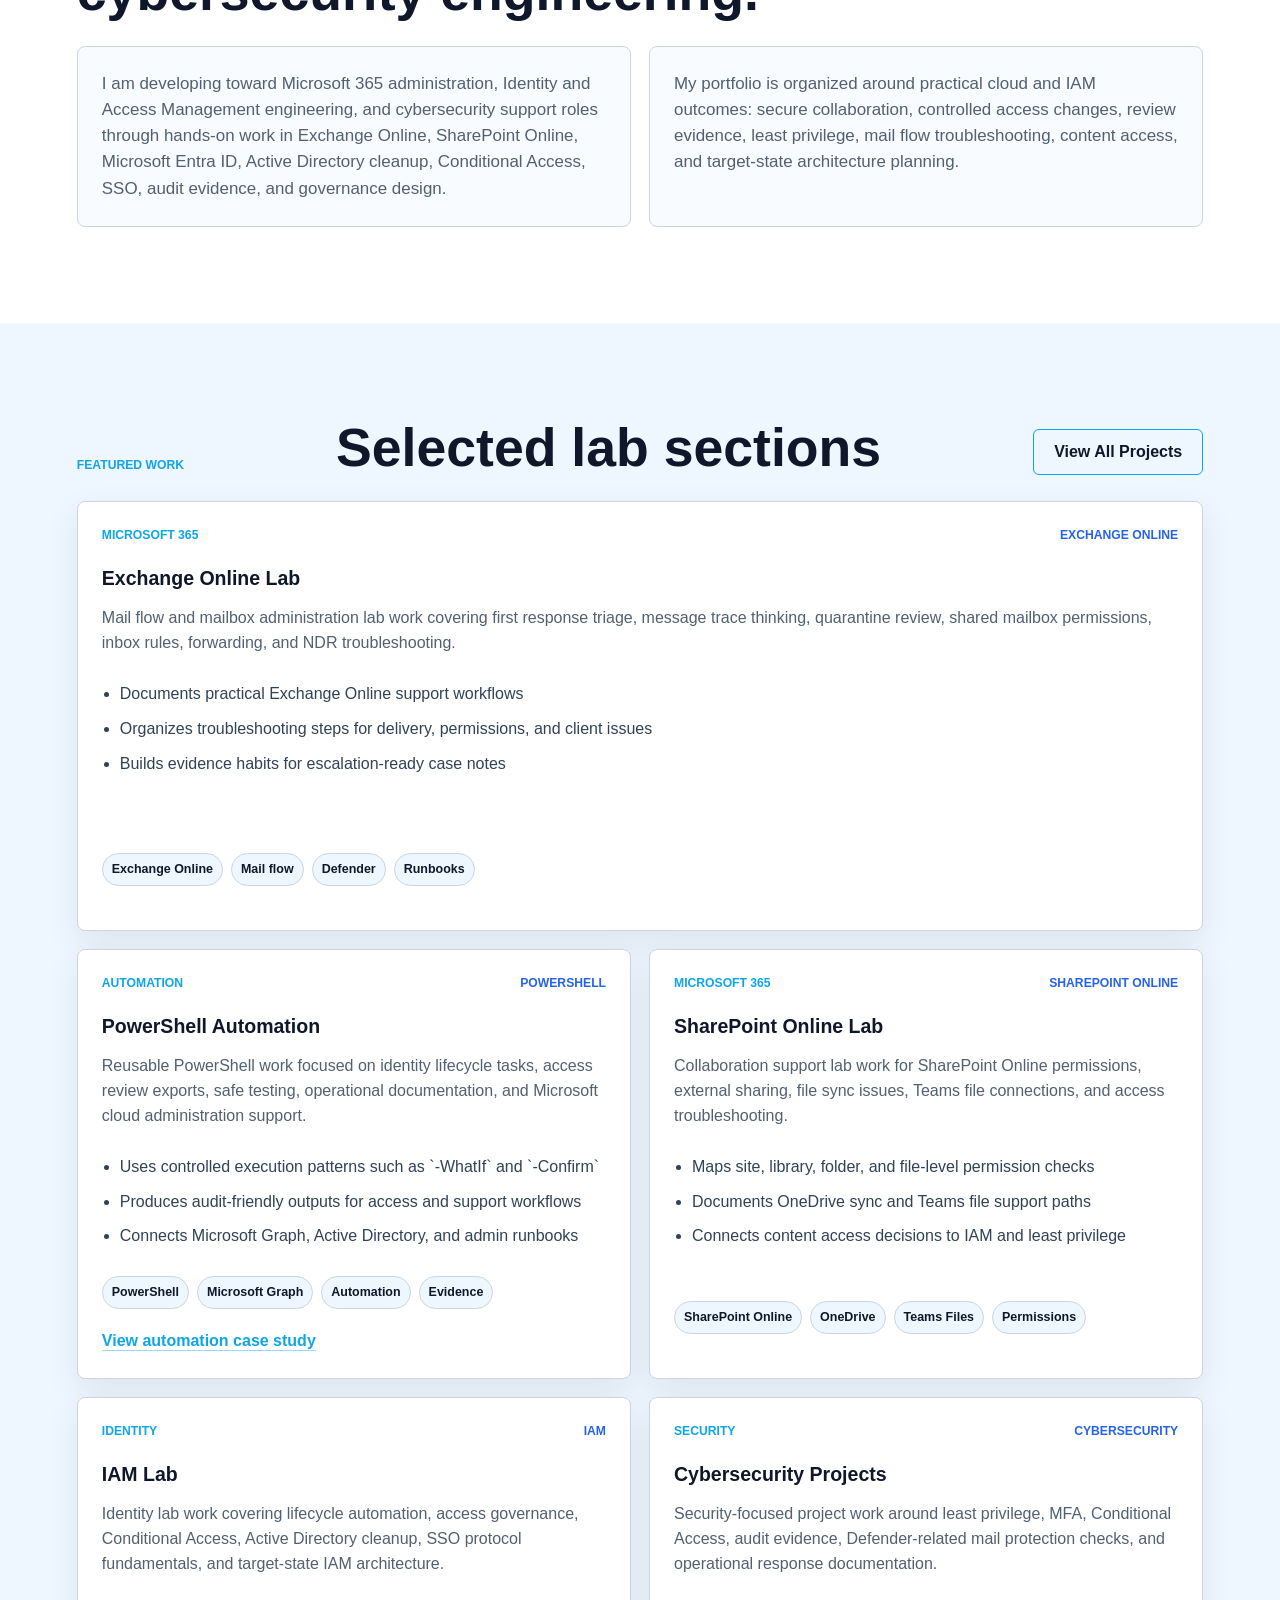
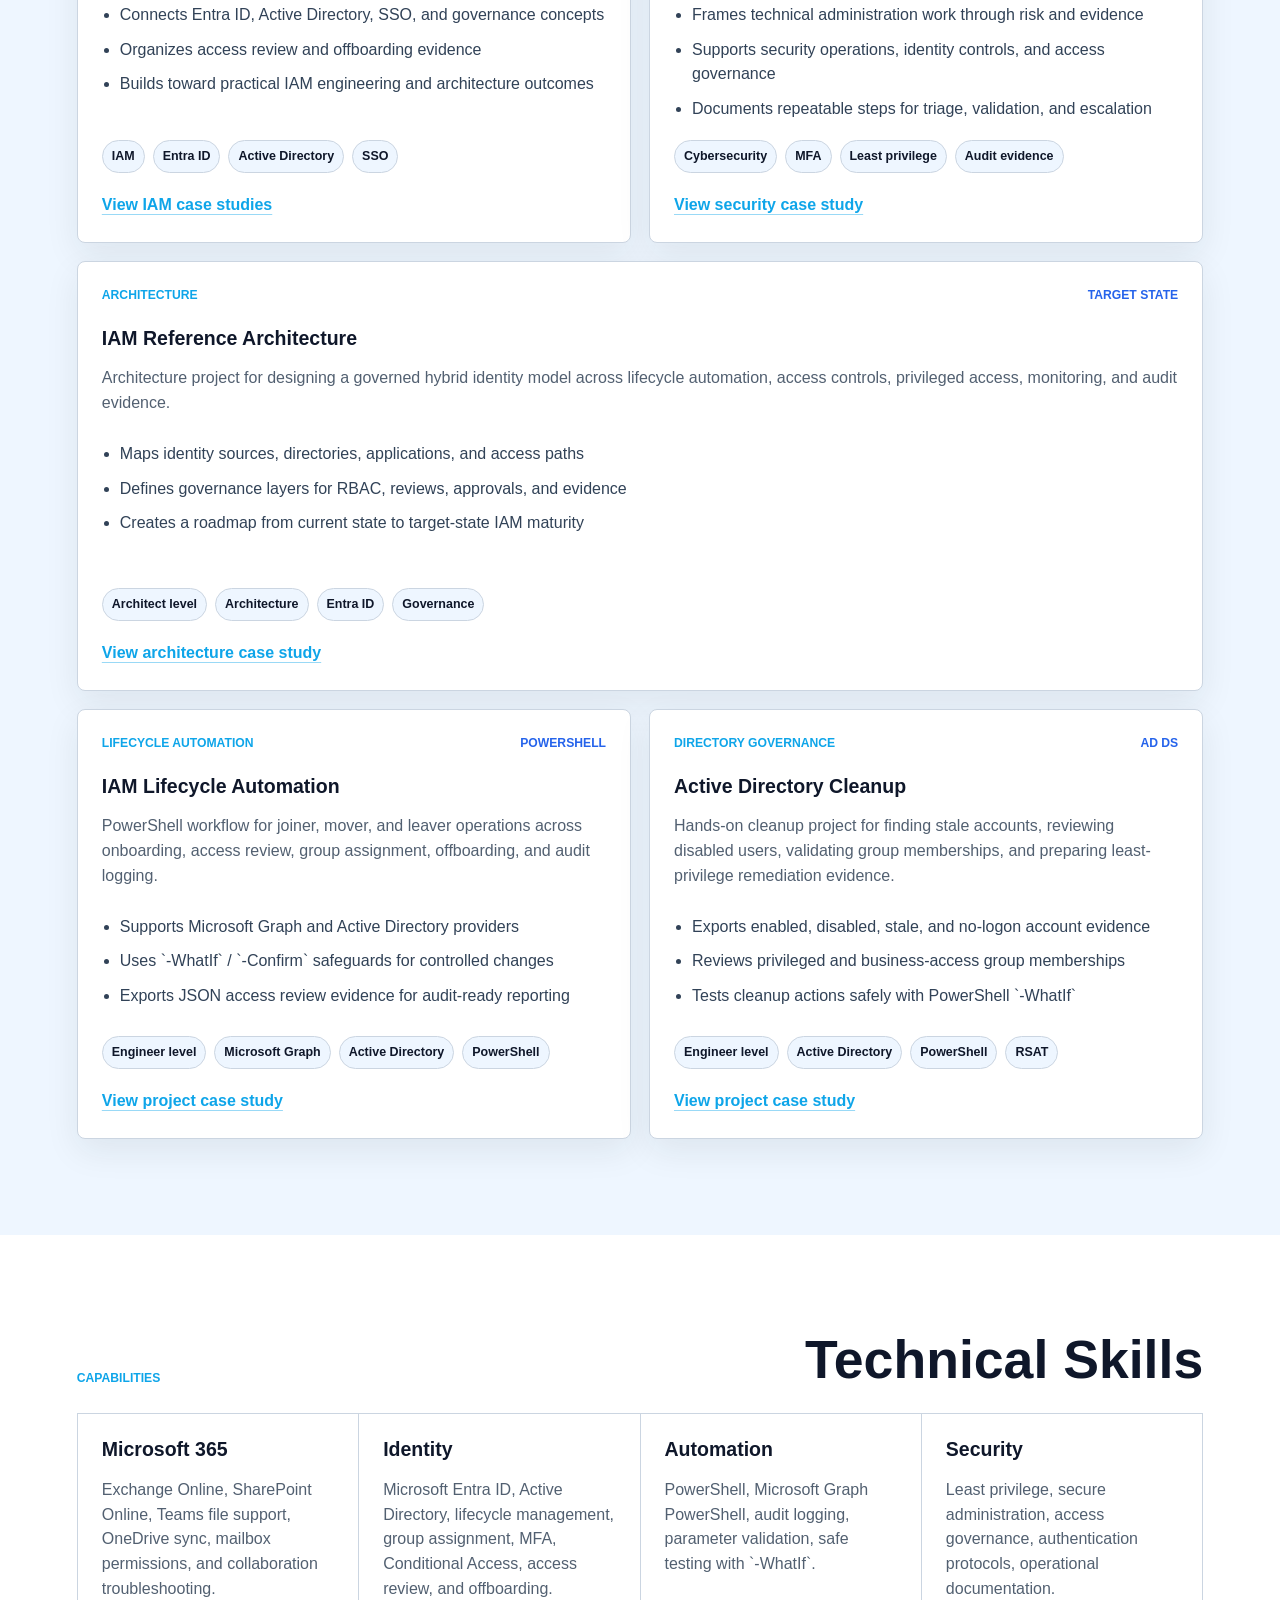
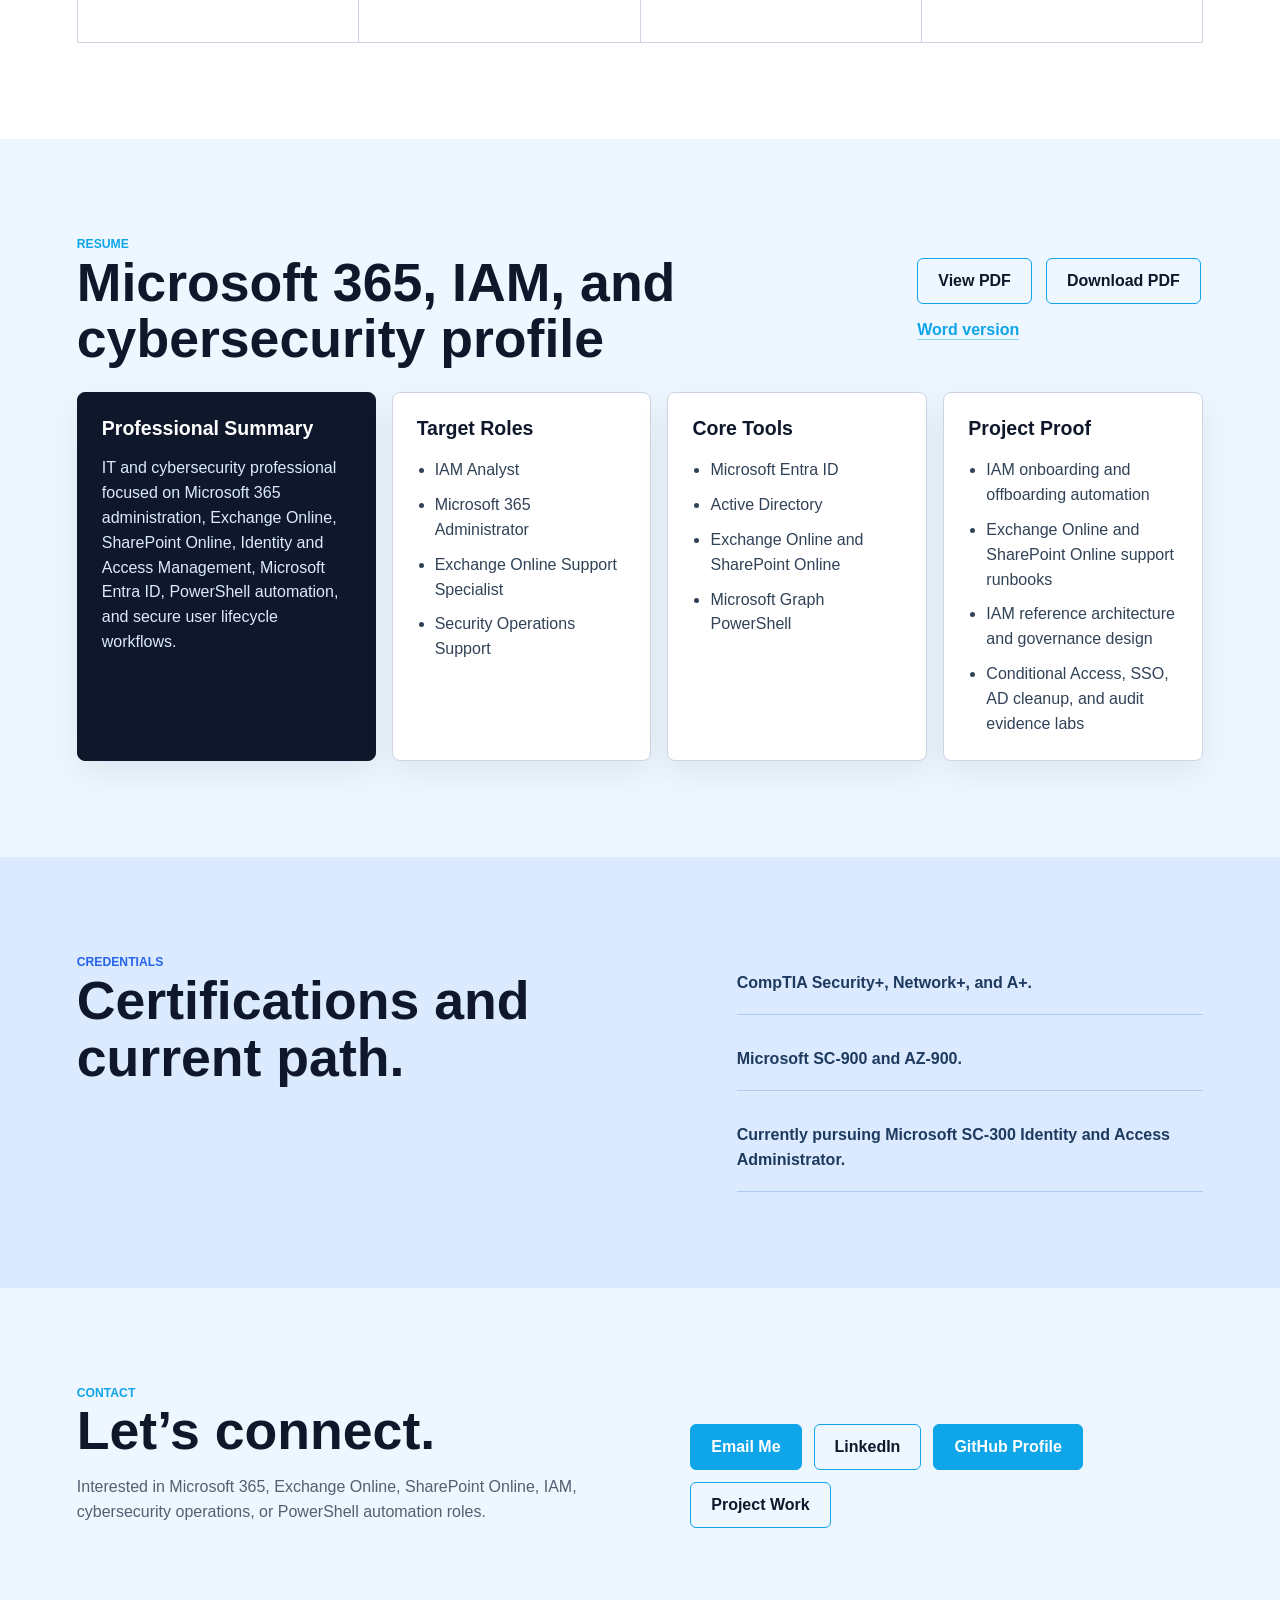
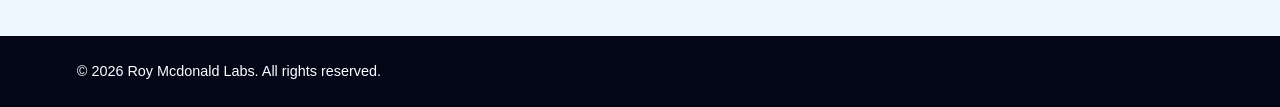
==== commit 5ceb89d9: "Rebrand portfolio as Roy Mcdonald Labs" ====
--- a/index.html
+++ b/index.html
@@ -3,14 +3,14 @@
 <head>
   <meta charset="utf-8">
   <meta name="viewport" content="width=device-width, initial-scale=1">
-  <meta name="description" content="Roy Mcdonald portfolio focused on Identity and Access Management, Microsoft 365 administration, cybersecurity, and PowerShell automation.">
-  <title>Roy Mcdonald | IAM & Cybersecurity</title>
+  <meta name="description" content="Roy Mcdonald Labs portfolio focused on Microsoft 365, Exchange Online, SharePoint Online, IAM, PowerShell, and cybersecurity.">
+  <title>Roy Mcdonald Labs | Microsoft 365, IAM & Cybersecurity</title>
   <link rel="preconnect" href="https://github.com">
   <link rel="stylesheet" href="styles.css">
 </head>
 <body>
   <header class="site-header">
-    <a class="brand" href="#top" aria-label="Roy Mcdonald home">Roy Mcdonald</a>
+    <a class="brand" href="#top" aria-label="Roy Mcdonald Labs home">Roy Mcdonald Labs</a>
     <nav class="nav" aria-label="Primary navigation">
       <a href="projects.html">Projects</a>
       <a href="#skills">Skills</a>
@@ -23,9 +23,9 @@
   <main id="top">
     <section class="hero" aria-labelledby="hero-title">
       <div class="hero-copy">
-        <p class="eyebrow">Identity and Access Management portfolio</p>
-        <h1 id="hero-title">Roy Mcdonald</h1>
-        <p class="lead">IAM-focused IT professional building practical automation, access governance, and Microsoft cloud security projects.</p>
+        <p class="eyebrow">Microsoft 365 and security lab portfolio</p>
+        <h1 id="hero-title">Roy Mcdonald Labs</h1>
+        <p class="lead">Hands-on labs for Microsoft 365, Exchange Online, SharePoint Online, IAM, PowerShell automation, and cybersecurity operations.</p>
         <div class="hero-actions" aria-label="Portfolio actions">
           <a class="button primary" href="projects.html">View Projects</a>
           <a class="button secondary" href="assets/Roy_Mcdonald_IAM_Engineer_Resume.pdf" target="_blank" rel="noreferrer">View Resume</a>
@@ -36,8 +36,8 @@
       <div class="hero-media" aria-label="Roy Mcdonald profile">
         <img src="https://github.com/rmac25.png" alt="Roy Mcdonald GitHub profile photo">
         <div class="status-strip">
+          <span>Microsoft 365</span>
           <span>IAM</span>
-          <span>Microsoft 365</span>
           <span>PowerShell</span>
         </div>
       </div>
@@ -46,32 +46,135 @@
     <section class="intro" aria-labelledby="intro-title">
       <div>
         <p class="section-kicker">Focus</p>
-        <h2 id="intro-title">Access, automation, and security operations.</h2>
-      </div>
-      <p>I specialize in IT support, Identity and Access Management, Microsoft 365 administration, cybersecurity fundamentals, and repeatable PowerShell workflows. My work is aimed at making onboarding, access review, and offboarding safer, faster, and easier to audit.</p>
+        <h2 id="intro-title">Microsoft cloud administration, identity, and security operations.</h2>
+      </div>
+      <p>I specialize in Microsoft 365 administration, Exchange Online, SharePoint Online, Identity and Access Management, cybersecurity fundamentals, and repeatable PowerShell workflows. My work is aimed at making collaboration, access review, onboarding, and offboarding safer, faster, and easier to audit.</p>
     </section>
 
     <section class="section about-section" aria-labelledby="about-title">
       <div class="section-heading">
         <div>
           <p class="section-kicker">About</p>
-          <h2 id="about-title">Building toward IAM engineering and architecture.</h2>
+          <h2 id="about-title">Building toward Microsoft 365, IAM, and cybersecurity engineering.</h2>
         </div>
       </div>
       <div class="about-grid">
-        <p>I am developing toward Identity and Access Management Engineer and IAM Architect roles through hands-on work in identity lifecycle automation, Microsoft Entra ID, Active Directory cleanup, Conditional Access, SSO, audit evidence, and governance design.</p>
-        <p>My portfolio is organized around practical IAM outcomes: secure onboarding, controlled access changes, review evidence, least privilege, protocol troubleshooting, and target-state architecture planning.</p>
+        <p>I am developing toward Microsoft 365 administration, Identity and Access Management engineering, and cybersecurity support roles through hands-on work in Exchange Online, SharePoint Online, Microsoft Entra ID, Active Directory cleanup, Conditional Access, SSO, audit evidence, and governance design.</p>
+        <p>My portfolio is organized around practical cloud and IAM outcomes: secure collaboration, controlled access changes, review evidence, least privilege, mail flow troubleshooting, content access, and target-state architecture planning.</p>
       </div>
     </section>
 
     <section class="section" id="projects" aria-labelledby="projects-title">
       <div class="section-heading">
         <p class="section-kicker">Featured work</p>
-        <h2 id="projects-title">Selected IAM projects</h2>
+        <h2 id="projects-title">Selected lab sections</h2>
         <a class="button secondary" href="projects.html">View All Projects</a>
       </div>
 
       <div class="project-grid">
+        <article class="project-card featured-project">
+          <div class="project-topline">
+            <span class="project-type">Microsoft 365</span>
+            <span class="project-state">Exchange Online</span>
+          </div>
+          <h3>Exchange Online Lab</h3>
+          <p>Mail flow and mailbox administration lab work covering first response triage, message trace thinking, quarantine review, shared mailbox permissions, inbox rules, forwarding, and NDR troubleshooting.</p>
+          <ul class="project-points">
+            <li>Documents practical Exchange Online support workflows</li>
+            <li>Organizes troubleshooting steps for delivery, permissions, and client issues</li>
+            <li>Builds evidence habits for escalation-ready case notes</li>
+          </ul>
+          <div class="project-tags" aria-label="Tools used">
+            <span>Exchange Online</span>
+            <span>Mail flow</span>
+            <span>Defender</span>
+            <span>Runbooks</span>
+          </div>
+        </article>
+
+        <article class="project-card">
+          <div class="project-topline">
+            <span class="project-type">Automation</span>
+            <span class="project-state">PowerShell</span>
+          </div>
+          <h3>PowerShell Automation</h3>
+          <p>Reusable PowerShell work focused on identity lifecycle tasks, access review exports, safe testing, operational documentation, and Microsoft cloud administration support.</p>
+          <ul class="project-points">
+            <li>Uses controlled execution patterns such as `-WhatIf` and `-Confirm`</li>
+            <li>Produces audit-friendly outputs for access and support workflows</li>
+            <li>Connects Microsoft Graph, Active Directory, and admin runbooks</li>
+          </ul>
+          <div class="project-tags" aria-label="Tools used">
+            <span>PowerShell</span>
+            <span>Microsoft Graph</span>
+            <span>Automation</span>
+            <span>Evidence</span>
+          </div>
+          <a class="text-link" href="iam-lifecycle-automation.html">View automation case study</a>
+        </article>
+
+        <article class="project-card">
+          <div class="project-topline">
+            <span class="project-type">Microsoft 365</span>
+            <span class="project-state">SharePoint Online</span>
+          </div>
+          <h3>SharePoint Online Lab</h3>
+          <p>Collaboration support lab work for SharePoint Online permissions, external sharing, file sync issues, Teams file connections, and access troubleshooting.</p>
+          <ul class="project-points">
+            <li>Maps site, library, folder, and file-level permission checks</li>
+            <li>Documents OneDrive sync and Teams file support paths</li>
+            <li>Connects content access decisions to IAM and least privilege</li>
+          </ul>
+          <div class="project-tags" aria-label="Tools used">
+            <span>SharePoint Online</span>
+            <span>OneDrive</span>
+            <span>Teams Files</span>
+            <span>Permissions</span>
+          </div>
+        </article>
+
+        <article class="project-card">
+          <div class="project-topline">
+            <span class="project-type">Identity</span>
+            <span class="project-state">IAM</span>
+          </div>
+          <h3>IAM Lab</h3>
+          <p>Identity lab work covering lifecycle automation, access governance, Conditional Access, Active Directory cleanup, SSO protocol fundamentals, and target-state IAM architecture.</p>
+          <ul class="project-points">
+            <li>Connects Entra ID, Active Directory, SSO, and governance concepts</li>
+            <li>Organizes access review and offboarding evidence</li>
+            <li>Builds toward practical IAM engineering and architecture outcomes</li>
+          </ul>
+          <div class="project-tags" aria-label="Tools used">
+            <span>IAM</span>
+            <span>Entra ID</span>
+            <span>Active Directory</span>
+            <span>SSO</span>
+          </div>
+          <a class="text-link" href="projects.html">View IAM case studies</a>
+        </article>
+
+        <article class="project-card">
+          <div class="project-topline">
+            <span class="project-type">Security</span>
+            <span class="project-state">Cybersecurity</span>
+          </div>
+          <h3>Cybersecurity Projects</h3>
+          <p>Security-focused project work around least privilege, MFA, Conditional Access, audit evidence, Defender-related mail protection checks, and operational response documentation.</p>
+          <ul class="project-points">
+            <li>Frames technical administration work through risk and evidence</li>
+            <li>Supports security operations, identity controls, and access governance</li>
+            <li>Documents repeatable steps for triage, validation, and escalation</li>
+          </ul>
+          <div class="project-tags" aria-label="Tools used">
+            <span>Cybersecurity</span>
+            <span>MFA</span>
+            <span>Least privilege</span>
+            <span>Audit evidence</span>
+          </div>
+          <a class="text-link" href="conditional-access-policy-lab.html">View security case study</a>
+        </article>
+
         <article class="project-card featured-project">
           <div class="project-topline">
             <span class="project-type">Architecture</span>
@@ -144,12 +247,12 @@
       </div>
       <div class="skill-columns">
         <div>
+          <h3>Microsoft 365</h3>
+          <p>Exchange Online, SharePoint Online, Teams file support, OneDrive sync, mailbox permissions, and collaboration troubleshooting.</p>
+        </div>
+        <div>
           <h3>Identity</h3>
-          <p>Lifecycle management, user provisioning, group assignment, MFA, Conditional Access, access review, offboarding.</p>
-        </div>
-        <div>
-          <h3>Platforms</h3>
-          <p>Microsoft 365, Microsoft Entra ID, Active Directory, Keycloak, Windows administration, GitHub Pages.</p>
+          <p>Microsoft Entra ID, Active Directory, lifecycle management, group assignment, MFA, Conditional Access, access review, and offboarding.</p>
         </div>
         <div>
           <h3>Automation</h3>
@@ -166,7 +269,7 @@
       <div class="section-heading">
         <div>
           <p class="section-kicker">Resume</p>
-          <h2 id="resume-title">IAM and cybersecurity profile</h2>
+          <h2 id="resume-title">Microsoft 365, IAM, and cybersecurity profile</h2>
         </div>
         <div class="resume-downloads">
           <a class="button secondary" href="assets/Roy_Mcdonald_IAM_Engineer_Resume.pdf" target="_blank" rel="noreferrer">View PDF</a>
@@ -178,7 +281,7 @@
       <div class="resume-grid">
         <article class="resume-panel resume-summary">
           <h3>Professional Summary</h3>
-          <p>IT and cybersecurity professional focused on Identity and Access Management, Microsoft 365 administration, Microsoft Entra ID, PowerShell automation, and secure user lifecycle workflows.</p>
+          <p>IT and cybersecurity professional focused on Microsoft 365 administration, Exchange Online, SharePoint Online, Identity and Access Management, Microsoft Entra ID, PowerShell automation, and secure user lifecycle workflows.</p>
         </article>
 
         <article class="resume-panel">
@@ -186,8 +289,8 @@
           <ul class="resume-list">
             <li>IAM Analyst</li>
             <li>Microsoft 365 Administrator</li>
+            <li>Exchange Online Support Specialist</li>
             <li>Security Operations Support</li>
-            <li>PowerShell Automation Specialist</li>
           </ul>
         </article>
 
@@ -196,8 +299,8 @@
           <ul class="resume-list">
             <li>Microsoft Entra ID</li>
             <li>Active Directory</li>
+            <li>Exchange Online and SharePoint Online</li>
             <li>Microsoft Graph PowerShell</li>
-            <li>Keycloak and SSO protocols</li>
           </ul>
         </article>
 
@@ -205,9 +308,9 @@
           <h3>Project Proof</h3>
           <ul class="resume-list">
             <li>IAM onboarding and offboarding automation</li>
+            <li>Exchange Online and SharePoint Online support runbooks</li>
             <li>IAM reference architecture and governance design</li>
-            <li>Conditional Access, SSO, and AD cleanup labs</li>
-            <li>Audit logging and safe testing workflows</li>
+            <li>Conditional Access, SSO, AD cleanup, and audit evidence labs</li>
           </ul>
         </article>
       </div>
@@ -229,7 +332,7 @@
       <div>
         <p class="section-kicker">Contact</p>
         <h2 id="contact-title">Let’s connect.</h2>
-        <p>Interested in IAM, cloud administration, cybersecurity operations, or PowerShell automation roles.</p>
+        <p>Interested in Microsoft 365, Exchange Online, SharePoint Online, IAM, cybersecurity operations, or PowerShell automation roles.</p>
       </div>
       <div class="contact-actions">
         <a class="button primary" href="mailto:roymcdnld89@gmail.com">Email Me</a>
@@ -241,7 +344,7 @@
   </main>
 
   <footer class="footer">
-    <p>&copy; 2026 Roy Mcdonald. All rights reserved.</p>
+    <p>&copy; 2026 Roy Mcdonald Labs. All rights reserved.</p>
   </footer>
 </body>
 </html>
